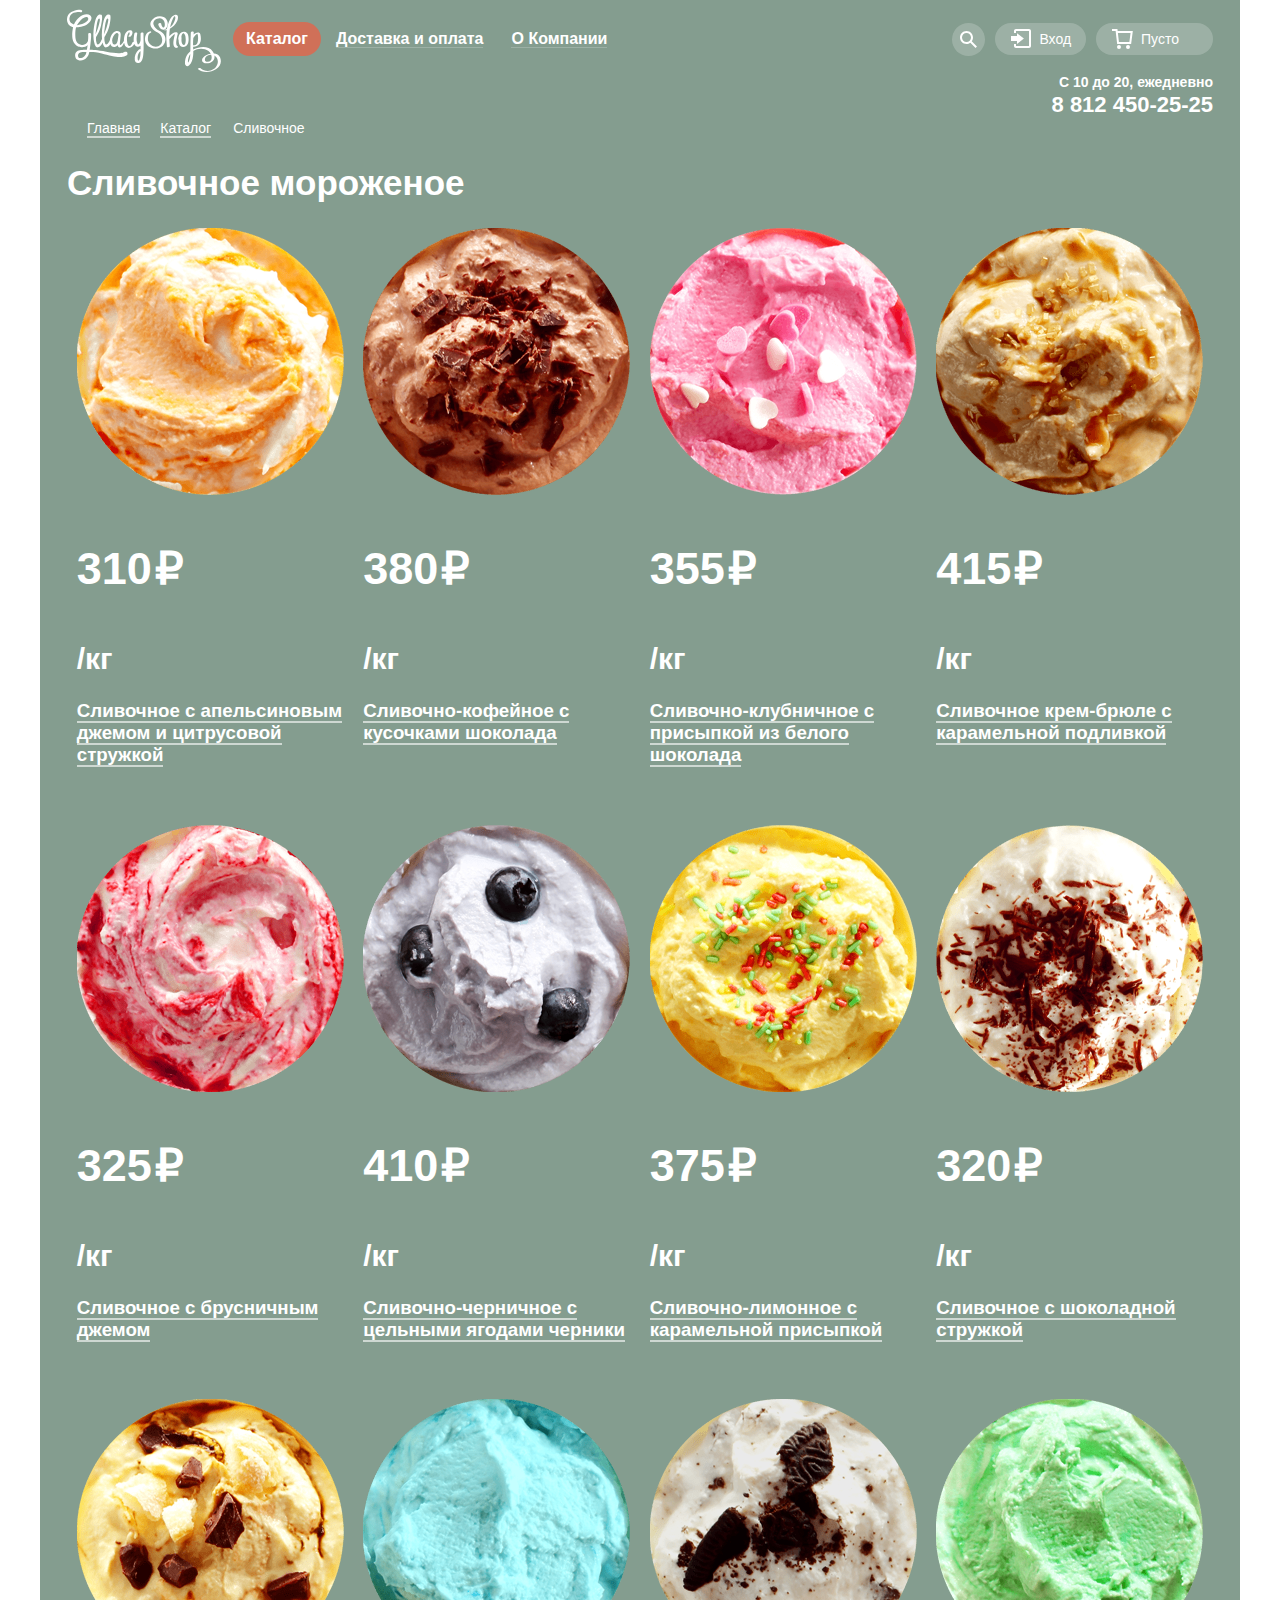
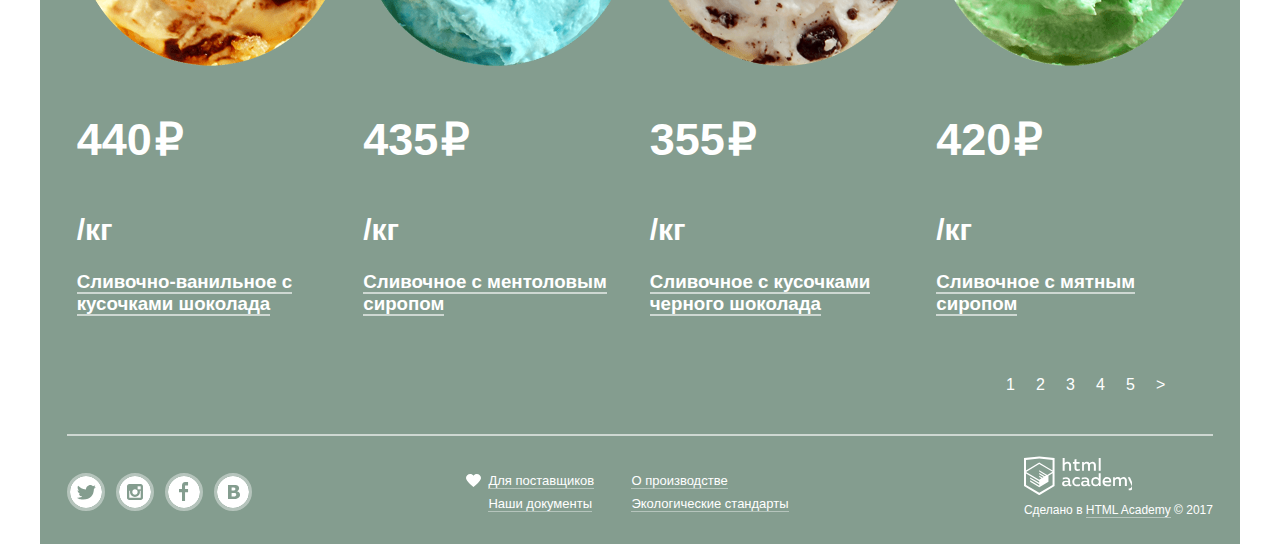
==== catalog.html @ 42dd5fcf "Modal. Index" ====
<!DOCTYPE html>
<html lang="ru">
<head>
  <meta charset="UTF-8">
  <title>Glaccy - каталог</title>
  <link href="css/normalize.css" rel="stylesheet">
  <link href="css/style.css" rel="stylesheet">
</head>
<body>
  <div class="site-wrapper-inner">
    <div class="container">
      <header class="main-header">
        <nav class="main-navigation">
          <a href="index.html" class="main-header-logo">
            <img src="img/logo.svg" width="154" height="64" alt="Логотип GlaccyShop">
          </a>
          <ul class="navigation-container">
            <li class="navigation-catalog active-page">
              <a href="#">Каталог</a>
              <ul class="site-navigation">
                <li class="news"><a href="new-items.html">Новинки</a></li>
                <li><a href="catalog.html">Сливочное</a></li>
                <li><a href="sherbet.html">Щербеты</a></li>
                <li><a href="fruit-ice.html">Фруктовый лед</a></li>
                <li><a href="melorin.html">Мелорин</a></li>
              </ul>
            </li>
            <li>
              <a class="navigation-item" href="shipping-payment.html">Доставка и оплата </a>
            </li>
            <li>
              <a class="navigation-item" href="about.us">О Компании</a>
            </li>
          </ul>
          <div class="user-container">
            <ul class="user-search">
              <li><a class="search-link" href="search.html"><svg version="1.1" xmlns="http://www.w3.org/2000/svg" xmlns:xlink="http://www.w3.org/1999/xlink" x="0px" y="0px" width="17px"
              	 height="17px" viewBox="0 0 17 17" enable-background="new 0 0 17 17" xml:space="preserve">
              <g id="Layer_2">
              	<path fill="#FFFFFF" d="M16.958,15.527L11.75,10.32C12.533,9.247,13,7.93,13,6.5C13,2.91,10.09,0,6.5,0S0,2.91,0,6.5
              		S2.91,13,6.5,13c1.438,0,2.763-0.473,3.839-1.263l5.205,5.204L16.958,15.527z M6.5,11C4.019,11,2,8.981,2,6.5S4.019,2,6.5,2
              		S11,4.019,11,6.5S8.981,11,6.5,11z"/>
              </g>
              </svg><span class="visually-hidden">Поиск</span></a></li>
            </ul>
            <ul class="user-navigation">
              <li><a class="login-link" href="login.html">
              <svg version="1.1" id="Layer_1" xmlns="http://www.w3.org/2000/svg" xmlns:xlink="http://www.w3.org/1999/xlink" x="0px" y="0px"
              	 width="21px" height="19px" viewBox="0 0 21 19" enable-background="new 0 0 21 19" xml:space="preserve">
              <g>
              	<polygon fill="#FFFFFF" points="6,14.875 12.917,9.5 6,4.125 6,7.042 -0.042,7.042 -0.042,11.959 6,11.959 	"/>
              	<path fill="#FFFFFF" d="M18,0H5C3.9,0,3,0.9,3,2v2h2V2h13v15H5v-2H3v2c0,1.1,0.9,2,2,2h13c1.1,0,2-0.9,2-2V2C20,0.9,19.1,0,18,0z"
              		/>
              </g>
              </svg>Вход</a></li>
            </ul>
            <ul class="user-cart">
              <li><a class="cart-link" href="cart.html"><svg version="1.1" id="Layer_1" xmlns="http://www.w3.org/2000/svg" xmlns:xlink="http://www.w3.org/1999/xlink" x="0px" y="0px"
              	 width="21px" height="20px" viewBox="0 0 21 20" enable-background="new 0 0 21 20" xml:space="preserve">
              <g>
              	<path fill="#FFFFFF" d="M5.657,2.031L5.422,0H0v2h3.64l1.5,13h13.988l1.699-12.969H5.657z M17.372,13H6.922L5.888,4.031h12.66
              		L17.372,13z"/>
              	<circle fill="#FFFFFF" cx="6.984" cy="18" r="2"/>
              	<circle fill="#FFFFFF" cx="15.984" cy="18" r="2"/>
              </g>
              </svg>Пусто</a></li>
            </ul>
          </div>
        </nav>

        <div class="info-navigation">
          <p class="operating-time">С 10 до 20, ежедневно</p>
          <p class="contact-phone">8 812 450-25-25</p>
        </div>

      </header>

  <main class="catalog-page">
    <ul class="catalog-navigation">
      <li><a href="index.html">Главная</a></li>
      <li><a href="catalog.html">Каталог</a></li>
      <li><a class="breadcrumbs-current">Сливочное</a></li>
    </ul>
    <h1 class="catalog-title">Сливочное мороженое</h1>

    <section class="filter">
      <h2 class="visually-hidden">Фильтр товаров</h2>
      <form class="form-filter" action="https://echo.htmlacademy.ru" method="get">
        <!-- Здесь будет форма-->
      </form>
    </section>

    <section class="product">
      <ul class="product-list">

        <li class="product-item">
          <img src="img/popular-1.png" width="267" height="267" alt="Сливочное с апельсиновым джемом и цитрусовой стружкой">
          <div class="item-price">
            <p>310<span class="price-rub">&#8381;</span></p>
            <span>/кг</span>
          </div>
          <h3><a href="">Сливочное с апельсиновым джемом и цитрусовой стружкой</a></h3>
        </li>

        <li class="product-item">
          <img src="img/popular-2.png" width="267" height="267" alt="Сливочно-кофейное с кусочками шоколада">
          <div class="item-price">
            <p>380<span class="price-rub">&#8381;</span></p>
            <span>/кг</span>
          </div>
          <h3><a href="">Сливочно-кофейное с кусочками шоколада</a></h3>
        </li>

        <li class="product-item">
          <img src="img/popular-3.png" width="267" height="267" alt="Сливочно-клубничное с присыпкой из белого шоколада">
          <div class="item-price">
            <p>355<span class="price-rub">&#8381;</span></p>
            <span>/кг</span>
          </div>
          <h3><a href="">Сливочно-клубничное с присыпкой из белого шоколада</a></h3>
        </li>

        <li class="product-item">
          <img src="img/popular-4.png" width="267" height="267" alt="Сливочное крем-брюле с карамельной подливкой">
          <div class="item-price">
            <p>415<span class="price-rub">&#8381;</span></p>
            <span>/кг</span>
          </div>
          <h3><a href="">Сливочное крем-брюле с карамельной подливкой</a></h3>
        </li>

        <li class="product-item">
          <img src="img/item-5.png" width="267" height="267" alt="Сливочное с брусничным джемом ">
          <div class="item-price">
            <p>325<span class="price-rub">&#8381;</span></p>
            <span>/кг</span>
          </div>
          <h3><a href="">Сливочное с брусничным джемом</a></h3>
        </li>

        <li class="product-item">
          <img src="img/item-6.png" width="267" height="267" alt="Сливочно-черничное с цельными ягодами черники ">
          <div class="item-price">
            <p>410<span class="price-rub">&#8381;</span></p>
            <span>/кг</span>
          </div>
          <h3><a href="">Сливочно-черничное с цельными ягодами черники </a></h3>
        </li>

        <li class="product-item">
          <img src="img/item-7.png" width="267" height="267" alt="Сливочно-лимонное с карамельной присыпкой">
          <div class="item-price">
            <p>375<span class="price-rub">&#8381;</span></p>
            <span>/кг</span>
          </div>
          <h3><a href="">Сливочно-лимонное с карамельной присыпкой</a></h3>
        </li>

        <li class="product-item">
          <img src="img/item-8.png" width="267" height="267" alt="Сливочное с шоколадной стружкой">
          <div class="item-price">
            <p>320<span class="price-rub">&#8381;</span></p>
            <span>/кг</span>
          </div>
          <h3><a href="">Сливочное с шоколадной стружкой</a></h3>
        </li>

        <li class="product-item">
          <img src="img/item-9.png" width="267" height="267" alt="Сливочно-ванильное с кусочками шоколада ">
          <div class="item-price">
            <p>440<span class="price-rub">&#8381;</span></p>
            <span>/кг</span>
          </div>
          <h3><a href="">Сливочно-ванильное с кусочками шоколада </a></h3>
        </li>

        <li class="product-item">
          <img src="img/item-10.png" width="267" height="267" alt="Сливочноe с ментоловым сиропом">
          <div class="item-price">
            <p>435<span class="price-rub">&#8381;</span></p>
            <span>/кг</span>
          </div>
          <h3><a href="">Сливочноe с ментоловым сиропом</a></h3>
        </li>

        <li class="product-item">
          <img src="img/item-11.png" width="267" height="267" alt="Сливочное с кусочками черного шоколада">
          <div class="item-price">
            <p>355<span class="price-rub">&#8381;</span></p>
            <span>/кг</span>
          </div>
          <h3><a href="">Сливочное с кусочками черного шоколада</a></h3>
        </li>

        <li class="product-item">
          <img src="img/item-12.png" width="267" height="267" alt="Сливочное с мятным сиропом">
          <div class="item-price">
            <p>420<span class="price-rub">&#8381;</p>
            <span>/кг</span>
          </div>
          <h3><a href="">Сливочное с мятным сиропом</a></h3>
        </li>

      </ul>

      <ul class="pagination-list">
        <li class="pagination-item pagination-item-current"><a href="#">1</a></li>
        <li class="pagination-item"><a>2</a></li>
        <li class="pagination-item"><a href="#">3</a></li>
        <li class="pagination-item"><a href="#">4</a></li>
        <li class="pagination-item"><a href="#">5</a></li>
        <li class="pagination-item"><a href="#">></a></li>
      </ul>

    </section>

  </main>

  <footer class="main-footer">
      <ul class="footer-social">
        <li><a class="social-btn" href="#"><span class="visually-hidden">Твиттер</span><svg version="1.1" xmlns="http://www.w3.org/2000/svg" xmlns:xlink="http://www.w3.org/1999/xlink" x="0px" y="0px" width="32px"
        	 height="32px" viewBox="0 0 32 32" enable-background="new 0 0 32 32" xml:space="preserve">
        <g id="Layer_1">
        </g>
        <g id="Layer_2">
        	<path fill="#FFFFFF" d="M16,0C7.164,0,0,7.164,0,16c0,8.837,7.164,16,16,16c8.837,0,16-7.163,16-16C32,7.164,24.837,0,16,0z
        		 M23.944,12.809c-0.251,6.516-3.463,10.832-10.992,10.702c-0.14,0-0.205,0-0.233,0c-0.015,0-0.021,0-0.021,0
        		c-0.029,0-0.094,0-0.232,0c-0.447,0-4.543-0.443-5.344-1.823c2.479,0.19,4.247-0.406,5.12-1.136
        		c-1.048-0.289-2.923-0.461-3.251-2.848c0.384,0.104,0.618,0.221,1.299,0.113c-1.307-0.824-2.758-1.519-2.679-3.643
        		c0.311,0.317,1.164,0.518,1.46,0.457c-0.768-0.233-2.149-3.244-0.974-4.781c1.984,1.79,4.075,3.482,7.804,3.643
        		c0.227-2.214,1.24-3.699,3.168-4.325c1.84-0.479,3.255,0.26,3.901,1.138c0.737-0.224,1.453-0.466,2.193-0.685
        		c-0.004,0.833-0.569,1.463-0.935,1.709c0.747,0.165,1.423-0.475,1.423-0.475C25.467,11.818,24.557,12.58,23.944,12.809z"/>
        </g>
        </svg></a></li>
        <li><a class="social-btn" href="#"><span class="visually-hidden">Инстаграм</span><svg version="1.1" id="Layer_1" xmlns="http://www.w3.org/2000/svg" xmlns:xlink="http://www.w3.org/1999/xlink" x="0px" y="0px"
        	 width="32px" height="32px" viewBox="0 0 32 32" enable-background="new 0 0 32 32" xml:space="preserve">
        <g>
        	<path fill="#FFFFFF" d="M20.916,16c0,2.728-2.211,4.938-4.938,4.938S11.039,18.728,11.039,16c0-0.394,0.051-0.773,0.138-1.14
        		h-0.897v6.838h11.396V14.86h-0.897C20.865,15.227,20.916,15.606,20.916,16z"/>
        	<path fill="#FFFFFF" d="M15.978,18.659c1.466,0,2.659-1.193,2.659-2.659s-1.193-2.659-2.659-2.659
        		c-1.466,0-2.659,1.193-2.659,2.659S14.511,18.659,15.978,18.659z"/>
        	<rect x="18.637" y="10.302" fill="#FFFFFF" width="3.039" height="3.039"/>
        	<path fill="#FFFFFF" d="M16,0C7.164,0,0,7.164,0,16c0,8.837,7.164,16,16,16c8.837,0,16-7.163,16-16C32,7.164,24.837,0,16,0z
        		 M23.955,21.698c0,1.254-1.025,2.279-2.279,2.279H10.279C9.026,23.978,8,22.952,8,21.698V10.302c0-1.253,1.026-2.279,2.279-2.279
        		h11.396c1.254,0,2.279,1.026,2.279,2.279V21.698z"/>
        </g>
        </svg></a></li>
        <li><a class="social-btn" href="#"><span class="visually-hidden">Фейсбук</span><svg version="1.1" id="Layer_1" xmlns="http://www.w3.org/2000/svg" xmlns:xlink="http://www.w3.org/1999/xlink" x="0px" y="0px"
        	 width="32px" height="32px" viewBox="0 0 32 32" enable-background="new 0 0 32 32" xml:space="preserve">
        <path fill="#FFFFFF" d="M16,0C7.164,0,0,7.163,0,16s7.164,16,16,16c8.837,0,16-7.164,16-16S24.837,0,16,0z M20.062,9.455h-3.021
        	v3.444h3.021v3.445h-3.021v8.61h-3.021v-8.61H11v-3.445h3.021V9.455c0-1.902,1.353-3.445,3.021-3.445h3.021V9.455z"/>
        </svg></a></li>
        <li><a class="social-btn" href="#"><span class="visually-hidden">Вконтакте</span><svg version="1.1" id="Layer_1" xmlns="http://www.w3.org/2000/svg" xmlns:xlink="http://www.w3.org/1999/xlink" x="0px" y="0px"
        	 width="32px" height="32px" viewBox="0 0 32 32" enable-background="new 0 0 32 32" xml:space="preserve">
        <g>
        	<path fill="#FFFFFF" d="M16.637,14.495c0.402-0.019,0.719-0.082,0.951-0.188c0.326-0.145,0.54-0.33,0.641-0.559
        		c0.101-0.229,0.15-0.496,0.15-0.797c0-0.232-0.058-0.465-0.174-0.697c-0.116-0.232-0.322-0.405-0.617-0.517
        		c-0.264-0.1-0.592-0.155-0.984-0.165c-0.392-0.009-0.943-0.014-1.652-0.014h-0.339v2.965h0.565
        		C15.749,14.523,16.235,14.514,16.637,14.495z"/>
        	<path fill="#FFFFFF" d="M18.118,17.084c-0.282-0.081-0.672-0.125-1.166-0.132c-0.494-0.006-1.012-0.009-1.55-0.009h-0.79v3.493
        		h0.264c1.014,0,1.74-0.003,2.18-0.009c0.438-0.007,0.843-0.088,1.212-0.245c0.377-0.157,0.633-0.364,0.774-0.625
        		s0.214-0.562,0.214-0.9c0-0.446-0.088-0.788-0.261-1.03C18.825,17.386,18.531,17.204,18.118,17.084z"/>
        	<path fill="#FFFFFF" d="M16,0C7.164,0,0,7.164,0,16c0,8.837,7.164,16,16,16c8.837,0,16-7.163,16-16C32,7.164,24.837,0,16,0z
        		 M22.602,20.531c-0.273,0.533-0.646,0.976-1.124,1.327c-0.552,0.415-1.161,0.71-1.823,0.886s-1.501,0.264-2.519,0.264h-6.121V8.987
        		h5.443c1.13,0,1.957,0.038,2.48,0.113c0.524,0.076,1.045,0.242,1.561,0.5c0.533,0.27,0.929,0.632,1.189,1.087
        		c0.26,0.455,0.392,0.975,0.392,1.558c0,0.678-0.179,1.278-0.536,1.795c-0.358,0.518-0.863,0.92-1.517,1.208v0.075
        		c0.917,0.182,1.642,0.559,2.179,1.13c0.537,0.571,0.807,1.325,0.807,2.261C23.013,19.392,22.875,19.997,22.602,20.531z"/>
        </g>
        </svg></a></li>
      </ul>

      <ul class="menu-links">
        <li><a href="for-supplier.html">Для поставщиков</a></li>
        <li><a href="about-production.html">О производстве </a></li>
        <li><a href="our-documents.html">Наши документы</a></li>
        <li><a href="environmental-standards.html">Экологические стандарты</a></li>
      </ul>

      <div class="footer-copyright">
        <a href="htmlacademy.ru"><img src="img/logo-htmlacademy-small.svg" width="108" height="39" alt="Логотип HTML-Academy"></a>
        <p>Сделано в <a href="htmlacademy.ru"><span> HTML Academy</span></a> © 2017</p>
      </div>

  </footer>
</div>
</div>

</body>
</html>
---- css/style.css ----
body {
  margin: 0;
  padding: 0;
  font-family: "Roboto", "Arail", sans-serif;
  font-size: 16px;
  font-weight: 400;
  line-height: 22px;
}

a {
  text-decoration: none;
}

.visually-hidden:not(:focus):not(:active),
input[type="checkbox"].visually-hidden,
input[type="radio"].visually-hidden {
  position: absolute;

  width: 1px;
  height: 1px;
  margin: -1px;
  border: 0;
  padding: 0;

  white-space: nowrap;

  clip-path: inset(100%);
  clip: rect(0 0 0 0);
  overflow: hidden;
}

.button {
  display: inline-block;
  text-align: center;
  color: #ffffff;
  vertical-align: top;
  text-decoration: none;
  text-shadow: 0 2px 5px rgba(160, 32, 11, 0.76);

  background: #f26843;
  background: linear-gradient(to bottom, #f26843 0%, #e74a35 100%);
  border-radius: 50px;
  box-shadow: 0 2px 2px rgba(172, 16, 0, 0.64);
  border: none;

  cursor: pointer;
}

.button:hover {
  background: linear-gradient(to bottom, #f58669 0%, #ec6f5e 100%);
  box-shadow: 0 2px 2px rgba(172, 16, 0, 1);
}

.button:active {
  background: linear-gradient(to bottom, #d84732 0%, #e1613e 100%);
  box-shadow: inset 0 2px 2px rgba(172, 16, 0, 1);
}

.site-wrapper {
  width: 1200px;
  margin: 0 auto;
  /*padding: 0 27px;*/
  background-color: #849d8f;
  background-image: url("../img/slide-1.png");
  background-repeat: no-repeat;
  background-position: top center;

  transition: background-image 0.5s ease, background-color 0.5s ease;
}

.site-wrapper-inner {
  width: 1200px;
  margin: 0 auto;
  background-color: #849d8f;
}

.site-wrapper::before,
.site-wrapper::after {
  content: "";
  visibility: hidden;
}

.site-wrapper::before {
  background-image: url("img/slide-2.png");
}

.site-wrapper::after {
  background-image: url("img/slide-3.png");
}

.container {
  position: relative;
  width: 1200px;
  margin: 0 auto;
}

.main-header {
  padding: 0 27px;
  padding-top: 9px;
}

.main-header-logo {
  margin-right: 12px;
}

.main-navigation {
  display: flex;
}

.navigation-container {
  display: flex;
  align-items: center;
  list-style: none;
  margin: 0;
  margin-bottom: 10px;
  padding: 0;
}

.navigation-container li {
  margin-right: 2px;
  padding: 6px 13px;
}

.navigation-container li:last-child {
  margin-right: 0px;
}

.navigation-container a {
  font-weight: 700;
  line-height: 18px;
  color: #ffffff;
}

.navigation-item {
  border-bottom: 1px solid rgba(255, 255, 255, 0.2);
}

.navigation-container > li:hover {
  background-color: #ffffff;
  border-radius: 15px;
}

.navigation-container > li:hover a {
  color: #000000;
}

.navigation-container > li:active {
  box-shadow:0px 2px 2px 1px rgba(105,105,105,1)inset;
}

.navigation-container > li.active-page {
  background-color: #d07058;
  border-radius: 20px;
}

.active-page a {
  border-bottom: none;
}

.navigation-catalog {
  position: relative;
}

.site-navigation {
  width: 144px;
  /*display: none;*/
  opacity: 0;
   -webkit-transition: opacity .5s ease-in;
      -moz-transition: opacity .5s ease-in;
        -o-transition: opacity .5s ease-in;
           transition: opacity .5s ease-in;
  position: absolute;
  top: 37px;
  margin: 0;
  padding: 0;
  list-style: none;
  background-color: #ffffff;
  border-radius: 5px;
  z-index: 1;
  box-shadow:0px 20px 20px 0px rgba(0,0,0,0.4);
}

.site-navigation a {
  padding: 10px 0;
  font-size: 14px;
  line-height: 16px;
  font-weight: 400;
  color: #000000;
}

.site-navigation li:first-child {
  border-radius: 5px 5px 0 0;
}

.site-navigation li:last-child {
  border-radius: 0 0 5px 5px;
}

.site-navigation li:hover {
  background-color: #fbded7;
}

.site-navigation li:active {
  background-color: #f6b5a5;
}

.news {
  position: relative;
}

.news::after {
  position: absolute;
  content: "";
  top: 32px;
  left: 5px;
  width: 128px;
  height: 1px;
  background-color: #d1d0ce;
}

.news a {
  font-weight: 700;
}

.navigation-catalog:hover .site-navigation {
  /*display: block;*/
  opacity: 1;
    -webkit-transition: opacity .5s ease-out;
       -moz-transition: opacity .5s ease-out;
         -o-transition: opacity .5s ease-out;
            transition: opacity .5s ease-out;
}

.user-container {
  display: flex;
  align-items: center;
  margin-bottom: 10px;
  margin-left: auto;
}

.user-search {
  list-style: none;
  margin: 0;
  padding: 0
}

.user-search li {
  display:flex;
  justify-content: center;
}

.user-search a {
  display: block;
  padding-top: 5px;
  width: 33px;
  height: 33px;
  box-sizing: border-box;
  background-color: rgba(255, 255, 255, 0.2);
  border-radius: 50%;
  color: #ffffff;
}

.user-search a:hover,
.user-navigation a:hover,
.user-cart a:hover {
  background-color: #f8f7f4;
}

.user-search a:hover path,
.user-navigation a:hover path,
.user-navigation a:hover polygon,
.user-cart a:hover path,
.user-cart a:hover circle {
  fill: #000000;
}

.user-navigation a:hover,
.user-cart a:hover {
  color: #323232;
}

.search-link svg {
  margin-left: 8px;
  margin-top: 3px;
}

.user-navigation {
  position: relative;
  list-style: none;
  margin: 0;
  padding: 0;
}

.user-navigation a {
  display: block;
  padding: 8px 15px 8px 44px;
  margin-left: 10px;
  background-color: rgba(255, 255, 255, 0.2);
  border-radius: 20px;
  color: #ffffff;
  font-size: 14px;
  line-height: 16px;
  font-weight: 500;
}

.user-navigation svg {
  position: absolute;
  top:6px;
  left: 26px;
}

.user-cart {
  position: relative;
  list-style: none;
  margin: 0;
  padding: 0;
}

.cart-full li {
/*  padding: 5px 15px 7px 47px;*/
  background-color: #f7f6f3;
}

.user-cart a {
  padding: 8px 34px 8px 45px;
  margin-left: 10px;
  background-color: rgba(255, 255, 255, 0.2);
  border-radius: 20px;
  color: #ffffff;
  font-size: 14px;
  line-height: 16px;
  font-weight: 500;
}

.user-cart svg {
  position: absolute;
  top: 1px;
  left: 26px;
}

.cart-full a {
  color: #000000;
}

.info-navigation {
  width: 267px;
  margin-top: -5px;
  margin-left: auto;
  color: #ffffff;
}

.info-navigation p {
  margin: 0;
}

.operating-time {
  padding-bottom: 3px;
  font-size: 14px;
  line-height: 16px;
  font-weight: 700;
  text-align: right;
}

.contact-phone {
  font-size: 22px;
  line-height: 24px;
  font-weight: 700;
  text-align: right;
}

.slider {
  position: relative;
  padding-top: 276px;
  text-align: center;
  color: #ffffff;
}

.slider-list {
  margin: 0;
  padding: 0;
  list-style: none;
}

.slide {
  display: none;
}

.slide-title {
  width: 700px;
  margin: 0 auto;
  margin-bottom: 30px;
  font-size: 60px;
  line-height: 60px;
  font-weight: 700;
}

.slider-controls {
  position: absolute;
  bottom: 63px;
  left: 27px;
  z-index: 10;
  font-size: 0;
}

.slider-controls label {
  display: inline-block;
  width: 17px;
  height: 17px;
  margin-right: 8px;
  vertical-align: top;
  background-color: transparent;
  border: 2px solid #ffffff;
  border-radius: 50%;
  cursor: pointer;
}

.slider-controls label:hover {
  background-color: rgba(255, 255, 255, 0.4);
}

#product-1:checked ~ .site-wrapper #slide1,
#product-2:checked ~ .site-wrapper #slide2,
#product-3:checked ~ .site-wrapper #slide3 {
  display: block;
}

#product-1:checked ~ .site-wrapper label[for="product-1"],
#product-2:checked ~ .site-wrapper label[for="product-2"],
#product-3:checked ~ .site-wrapper label[for="product-3"] {
  background-color: #ffffff;
}

#product-1:checked ~ .site-wrapper {
  background-color: #849d8f;
  background-image: url("../img/slide-1.png");
}

#product-2:checked ~ .site-wrapper {
  background-color: #8996a6;
  background-image: url("../img/slide-2.png");
}

#product-3:checked ~ .site-wrapper {
  background-color: #9d8b84;
  background-image: url("../img/slide-3.png");
}

.slide-button {
  margin-bottom: 40px;
  padding: 10px 39px 10px 41px;
  font-size: 32px;
  line-height: 44px;
  font-weight: 700;
}

.suggestions {
  display: flex;
  justify-content: space-between;
  padding: 0 27px;
  margin-bottom: 40px;
  color: #ffffff;
}

.suggestions-item {
  display: flex;
  flex-direction: column;
  padding: 16px 20px 23px 20px;
}

.suggestions-item p {
  margin: 0;
}

.sug-one {
  width: 560px;
  box-sizing: border-box;
  border-radius: 15px;
  background-color: #9d1a35;
  background-image: url("../img/raspberry-bg.jpg");
}

.sug-two {
  width: 560px;
  box-sizing: border-box;
  border-radius: 15px;
  background-color: #462d22;
  background-image: url("../img/choco-bg.jpg");
}

.suggestions-title {
  padding-bottom: 15px;
  font-size: 35px;
  font-weight: 700;
  line-height: 41px;
}
.suggestions-info {
  padding-bottom: 45px;
  font-size: 18px;
  line-height: 22px;
  font-weight: 700;
}

.suggestions-button {
  align-self: flex-end;
  padding: 10px 22px;
  font-size: 18px;
  line-height: 24px;
  font-weight: 700;
}

.popular-list {
  display: flex;
  justify-content: space-between;
  margin: 0;
  padding: 0 27px;
  list-style: none;
  color: #ffffff;
}

.popular-item {
  position: relative;
  margin-left: 26px;
  margin-bottom: 35px;
}

.popular-item:first-child {
  margin-left: 0;
}

.popular-item img {
  margin-bottom: 7px;
}

.popular-hit {
  position: absolute;
  top: 0;
  width: 61px;
  height: 61px;
  border-radius: 50%;
  background-color: #ffffff;
  background-image: url("../img/hit.svg");
}

.popular-price {
  position: absolute;
  left: 0;
  top: 210px;
  display: flex;
}

.popular-price p {
  margin: 0;
  font-size: 45px;
  font-weight: 700;
  line-height: 45px;
}

.popular-price .price-rub,
.item-price .price-rub {
  margin: 0;
  margin-left: 3px;
  font-size: 45px;
  font-weight: 700;
  line-height: 45px;
}

.popular-price span {
  margin: 0;
  padding-top: 4px;
  font-size: 30px;
  font-weight: 700;
  line-height: 45px;
}

.popular-item h3 {
  margin: 0;
  padding: 0 7px;
  text-align: center;
}

.popular-item a {
  font-size: 16px;
  line-height: 22px;
  font-weight: 500;
  color: #ffffff;
  border-bottom: 1px solid rgba(255, 255, 255, 0.2);
}

.features {
  margin: 0 27px;
  margin-bottom: 40px;
  padding: 25px 0;
  color: #323232;
  background-color: #ebdfc4;
  background-image: url("../img/waffle-bg.jpg");
  background-repeat: no-repeat;
  background-position: center;
  border-radius: 15px;
}

.features-info {
  margin: 0;
  margin-bottom: 22px;
  padding: 0 20px;
  font-size: 24px;
  line-height: 30px;
  font-weight: 500;
}

.features-list {
  display: flex;
  justify-content: space-between;
  flex-wrap: wrap;
  padding: 0;
  margin: 0;
}

.features-list li {
  width: 573px;
  box-sizing: border-box;
  list-style: none;
  margin: 0;
  padding: 0;
  padding-left: 75px;
  padding-right: 20px;
}

.features-list li:first-child {
  margin-bottom: 22px;
}

.features-item-1 {
  position: relative;
  order: 0;
}

.features-item-1::before {
  position: absolute;
  content: "";
  left: 20px;
  top: -11px;
  width: 49px;
  height: 49px;
  background-image: url("../img/ice-cream.svg");
}

.features-item-2 {
  position: relative;
  order: 2;
}

.features-item-2::before {
  position: absolute;
  content: "";
  left: 20px;
  top: -11px;
  width: 49px;
  height: 49px;
  background-image: url("../img/leaf.svg");
}

.features-item-3 {
  position: relative;
  order: 1;
}

.features-item-3::before {
  position: absolute;
  content: "";
  left: 15px;
  top: -11px;
  width: 49px;
  height: 49px;
  background-image: url("../img/cow.svg");
}

.features-item-4 {
  position: relative;
  order: 3;
}

.features-item-4::before {
  position: absolute;
  content: "";
  left: 15px;
  top: -11px;
  width: 49px;
  height: 49px;
  background-image: url("../img/thermometer.svg");
}

.block-wrapper {
  display: flex;
  justify-content: space-between;
  padding: 0 27px;
  margin-bottom: 40px;
}

.blog-news {
  width: 560px;
  box-sizing: border-box;
  padding: 23px 255px 27px 20px;
  background-color: #ffffff;
  background-image: url("../img/strawberry-bg.jpg");
  background-repeat: no-repeat;
  border-radius: 15px;
}

.blog-news p {
  margin: 0;
  margin-bottom: 5px;
  font-weight: 500;
}

.blog-news h2 {
  margin: 0;
  font-size: 24px;
  line-height: 30px;
  font-weight: 700;
  text-decoration: underline;
}

.blog-news a {
  color: #323232;
}

.decor-wrapper {
  width: 560px;
  box-sizing: border-box;
  background-color: #ffffff;
  background-image: repeating-linear-gradient(
  -45deg,
  #92cdff,
  #92cdff 6px,
  #ffffff 6px,
  #ffffff 12px,
  #fe9e90 12px,
  #fe9e90 18px,
  #ffffff 18px,
  #ffffff 24px
  );
  border-radius: 15px;
}

.subscription {
  margin: 5px;
  padding: 30px 21px;
  background-color: #ffffff;
  border-radius: 15px;
}

.subscription-container p {
  margin: 0;
  margin-bottom: 35px;
}

.subscription-form input {
  box-sizing: border-box;
  width: 370px;
  padding: 8px 15px 10px 15px;
  margin-right: 5px;
  margin-bottom: 5px;
  font-size: 16px;
  line-height: 24px;
  border: 1px solid #d3d3d2;
  border-radius: 5px;
}

.button-subscription {
  padding: 13px 21px;
  font-weight: 700;
}

.contacts {
  position: relative;
  margin: 0;
  padding: 63px 0;
  background-color: #ccdfbe;
  background-image: url("../img/map.jpg");
  background-repeat: no-repeat;
  background-position: center;
}

.contacts::before {
  position: absolute;
  content: "";
  width: 213px;
  height: 142px;
  top: 139px;
  left: 266px;
  background-image: url("../img/marker.png");
}

.contacts-container {
  width: 302px;
  box-sizing: border-box;
  margin-left: 870px;
  padding: 29px 20px 30px 26px;
  background-color: #ffffff;
  border-radius: 15px;
}

.contacts-container p {
  margin: 0;
  font-size: 14px;
  line-height: 20px;
}

.contacts-container p:first-child {
  padding-right: 100px;
}

.contacts-container .contacts-info {
  font-size: 18px;
  line-height: 24px;
  font-weight: 700;
}

.contacts-container .contacts-info-address {
  margin-bottom: 18px;
}

.contacts-container .contacts-info-tel {
  margin-top: 5px;
}

.button-contacts {
  margin-top: 25px;
  padding: 10px 27px;
  font-size: 18px;
  line-height: 24px;
  font-weight: 700;
}

.main-footer {
  display: flex;
  justify-content: space-between;
  padding: 0 27px;
  margin-top: 20px;
}

.footer-social {
  display: flex;
  list-style: none;
  margin: 0;
  padding: 0;
  padding-top: 17px;
}

.footer-social svg {
 margin-right: 11px;
 border: 3px solid rgba(255, 255, 255, 0.4);
 border-radius: 50%;
}

.menu-links {
  position: relative;
  width: 560px;
  box-sizing: border-box;
  display: flex;
  flex-wrap: wrap;
  list-style: none;
  margin: 0;
  padding: 0;
  padding: 13px 100px 29px 100px;
}

.menu-links::before {
  position: absolute;
  content: "";
  top: 18px;
  left: 103px;
  width: 15px;
  height: 13px;
  background-image: url("../img/heart.svg");
  background-repeat: no-repeat;
}

.menu-links li {
  min-width: 143px;
}

.menu-links a {
  margin-left: 25px;
  font-size: 13px;
  line-height: 18px;
  color: #ffffff;
  border-bottom: 1px solid rgba(255, 255, 255, 0.4);
}

.footer-copyright p {
  margin: 0;
  margin-bottom: 25px;
  font-size: 12px;
  line-height: 18px;
  color: #ffffff;
}

.footer-copyright span {
  color: #ffffff;
  border-bottom: 1px solid rgba(255, 255, 255, 0.4);
}

.modal {
  position: absolute;
  background-color: #f8f7f4;
  border-radius: 5px;
  box-shadow:0px 20px 20px 0px rgba(0,0,0,0.4);
}

.modal-search {
  display: none;
  width: 341px;
  box-sizing: border-box;
  top: 60px;
  left: 50.5%;
  padding: 20px 16px;
}

.modal-search input[type="text"] {
  width: 310px;
  box-sizing: border-box;
  padding: 8px 13px 10px 13px;
  font-size: 14px;
  line-height: 24px;
  border: 1px solid #d3d3d2;
  border-radius: 5px;
}

.modal-account {
  position: absolute;
  display: none;
  width: 277px;
  box-sizing: border-box;
  top: 60px;
  left: 64.25%;
  padding: 20px;
}

.account-form p {
  margin: 0;
  margin-bottom: 20px;
}

.account-form input {
  width: 239px;
  box-sizing: border-box;
  padding: 8px 13px 10px 13px;
  font-size: 14px;
  line-height: 24px;
  border: 1px solid #d3d3d2;
  border-radius: 5px;
}

.account-container {
  display: flex;
}

.account-container p {
  margin: 0;
}

.button-account {
  padding: 10px 23px;
  margin-right: 20px;
  font-size: 18px;
  line-height: 24px;
  font-weight: 700;
  border-radius: 18px;
}

.account-link {
  display: block;
  width: 122px;
  padding-top: 4px;
  color: #323232;
  font-size: 13px;
  line-height: 14px;
  border-bottom: 1px solid #d3d3d2;
}

.modal-feedback {
  position: absolute;
  display: none;
  width: 478px;
  box-sizing: border-box;
  top: 14%;
  left: 30%;
  padding: 16px 25px 20px 25px;
  border-radius: 12px;
}

.modal-feedback-hidden {
  display: block;
}

.feedback-paragraph {
  margin: 0;
  margin-bottom: 19px;
  font-size: 24px;
  line-height: 28px;
  font-weight: 700;
}

.feedback-form input {
  width: 268px;
  box-sizing: border-box;
  padding: 10px 13px 9px 13px;
  margin-bottom: 3px;
  font-size: 16px;
  line-height: 24px;
  border: 1px solid #d3d3d2;
  border-radius: 5px;
}

.feedback-text textarea {
  width: 429px;
  min-height: 155px;
  box-sizing: border-box;
  padding: 8px 13px 10px 13px;
  margin-bottom: 2px;
  font-size: 16px;
  line-height: 24px;
  border: 1px solid #d3d3d2;
  border-radius: 5px;
}

.button-feedback {
  padding: 10px 23px;
  margin-left: 292px;
  margin-bottom: 7px;
  font-family: "Roboto", "Arial", sans-serif;
  font-size: 18px;
  line-height: 24px;
  font-weight: 700;
}

.modal-feedback-close {
  position: absolute;
  top: 12px;
  right: 15px;
  width: 22px;
  height: 22px;
  font-size: 0;
  border: 0;
  background-color: transparent;
  cursor: pointer;
}

.modal-feedback-close::before,
.modal-feedback-close::after {
  content: "";
  position: absolute;
  top: 10px;
  left: 0px;
  width: 22px;
  height: 3px;
  background-color: #323232;
}

.modal-feedback-close::before {
  transform: rotate(45deg);
}

.modal-feedback-close::after {
  transform: rotate(-45deg);
}

::-webkit-input-placeholder {color:#999999; opacity:1; font-weight: 400;}/* webkit */
::-moz-placeholder          {color:#999999; opacity:1; font-weight: 400;}/* Firefox 19+ */
:-moz-placeholder           {color:#999999; opacity:1; font-weight: 400;}/* Firefox 18- */
:-ms-input-placeholder      {color:#999999; opacity:1; font-weight: 400;}/* IE */

input:focus:-moz-placeholder {color:transparent;}
input:focus::-webkit-input-placeholder {color:transparent;}

textarea:focus:-moz-placeholder {color:transparent;}
textarea:focus::-webkit-input-placeholder {color:transparent;}

.modal input:hover {
  border: 1px solid #c7c6c5;
}

.modal textarea:hover {
  border: 1px solid #c7c6c5;
}

.modal input {
  color: #323232;
  font-weight: 700;
}

.catalog-navigation {
  display: flex;
  list-style: none;
  margin: 0;
  padding: 0 27px;
}

.catalog-navigation a {
  margin-left: 20px;
  font-size: 14px;
  line-height: 18px;
  color: #ffffff;
  border-bottom: 2px solid rgba(255, 255, 255, 0.6);
}

.catalog-navigation .breadcrumbs-current {
  border: 2px solid transparent;
}

.catalog-page h1 {
  margin-bottom: 25px;
  padding: 0 27px;
  font-size: 35px;
  line-height: 41px;
  color: #ffffff;
  font-weight: 700;
}

.product {
  padding: 0 27px;
}

.product-list {
  display: flex;
  justify-content: space-around;
  flex-wrap: wrap;
  list-style: none;
  margin: 0;
  padding: 0;
}

.product-item {
  width: 267px;
  margin-bottom: 40px;
  box-sizing: border-box;
}

.item-price {
  color: #ffffff;
  font-weight: 700;
}

.item-price p {
  font-size: 45px;
  line-height: 45px;
}

.item-price span {
  font-size: 30px;
  line-height: 45px;
}

.product-item a {
  color: #ffffff;
  border-bottom: 2px solid rgba(255, 255, 255, 0.6);
}

.pagination-list {
  display: flex;
  justify-content: flex-end;
  list-style: none;
  margin: 0;
  padding: 0 27px;
  padding-bottom: 30px;
  border-bottom: 2px solid rgba(255, 255, 255, 0.6);
}

.pagination-item {
  width: 30px;
  height: 30px;
}

.pagination-list  a {
  color: #ffffff;
}
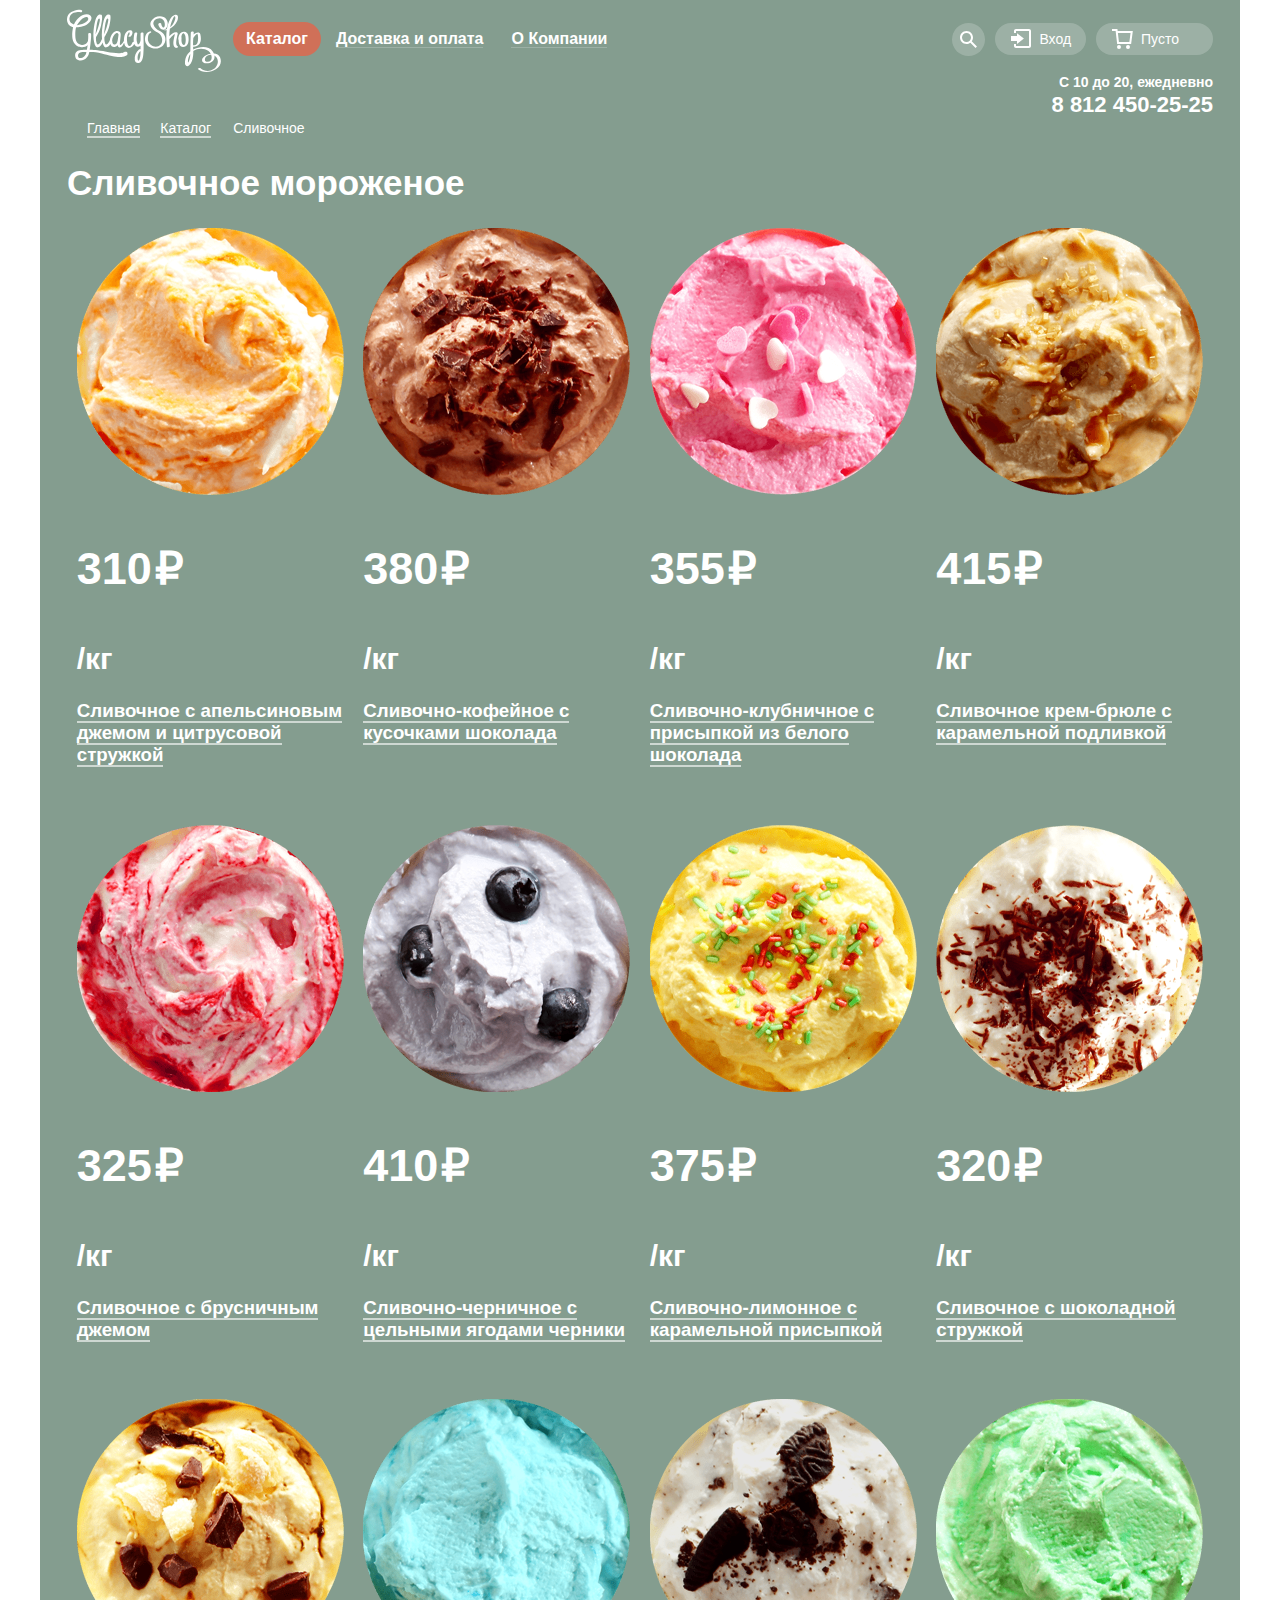
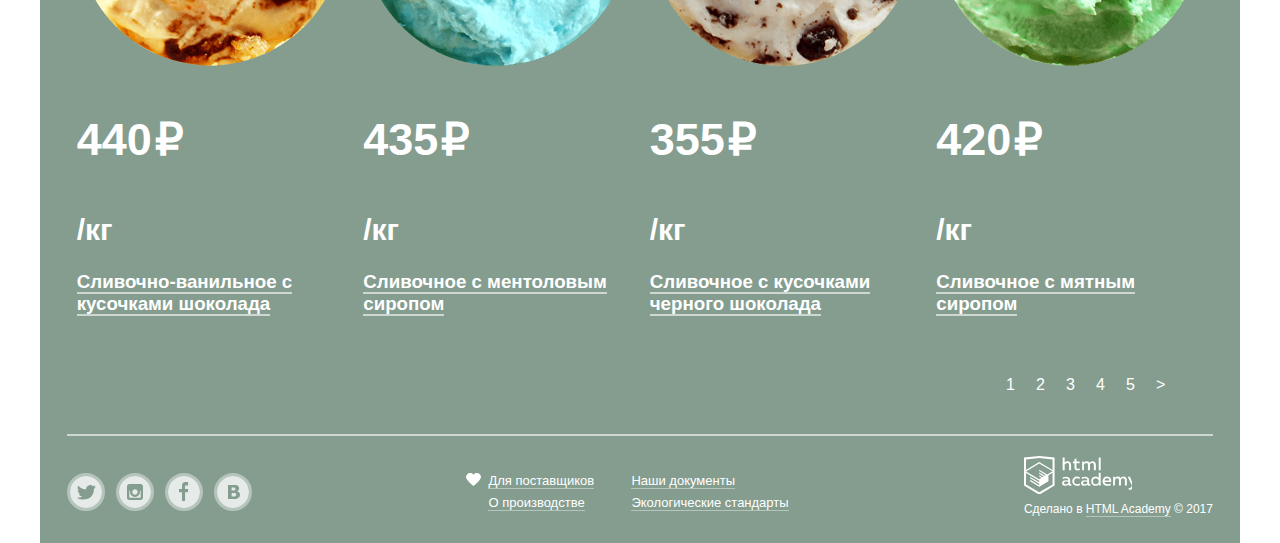
==== commit 876569fc: "Hover, footer, PP. Page 1" ====
--- a/catalog.html
+++ b/catalog.html
@@ -217,69 +217,73 @@
   </main>
 
   <footer class="main-footer">
-      <ul class="footer-social">
-        <li><a class="social-btn" href="#"><span class="visually-hidden">Твиттер</span><svg version="1.1" xmlns="http://www.w3.org/2000/svg" xmlns:xlink="http://www.w3.org/1999/xlink" x="0px" y="0px" width="32px"
-        	 height="32px" viewBox="0 0 32 32" enable-background="new 0 0 32 32" xml:space="preserve">
-        <g id="Layer_1">
-        </g>
-        <g id="Layer_2">
-        	<path fill="#FFFFFF" d="M16,0C7.164,0,0,7.164,0,16c0,8.837,7.164,16,16,16c8.837,0,16-7.163,16-16C32,7.164,24.837,0,16,0z
-        		 M23.944,12.809c-0.251,6.516-3.463,10.832-10.992,10.702c-0.14,0-0.205,0-0.233,0c-0.015,0-0.021,0-0.021,0
-        		c-0.029,0-0.094,0-0.232,0c-0.447,0-4.543-0.443-5.344-1.823c2.479,0.19,4.247-0.406,5.12-1.136
-        		c-1.048-0.289-2.923-0.461-3.251-2.848c0.384,0.104,0.618,0.221,1.299,0.113c-1.307-0.824-2.758-1.519-2.679-3.643
-        		c0.311,0.317,1.164,0.518,1.46,0.457c-0.768-0.233-2.149-3.244-0.974-4.781c1.984,1.79,4.075,3.482,7.804,3.643
-        		c0.227-2.214,1.24-3.699,3.168-4.325c1.84-0.479,3.255,0.26,3.901,1.138c0.737-0.224,1.453-0.466,2.193-0.685
-        		c-0.004,0.833-0.569,1.463-0.935,1.709c0.747,0.165,1.423-0.475,1.423-0.475C25.467,11.818,24.557,12.58,23.944,12.809z"/>
-        </g>
-        </svg></a></li>
-        <li><a class="social-btn" href="#"><span class="visually-hidden">Инстаграм</span><svg version="1.1" id="Layer_1" xmlns="http://www.w3.org/2000/svg" xmlns:xlink="http://www.w3.org/1999/xlink" x="0px" y="0px"
-        	 width="32px" height="32px" viewBox="0 0 32 32" enable-background="new 0 0 32 32" xml:space="preserve">
-        <g>
-        	<path fill="#FFFFFF" d="M20.916,16c0,2.728-2.211,4.938-4.938,4.938S11.039,18.728,11.039,16c0-0.394,0.051-0.773,0.138-1.14
-        		h-0.897v6.838h11.396V14.86h-0.897C20.865,15.227,20.916,15.606,20.916,16z"/>
-        	<path fill="#FFFFFF" d="M15.978,18.659c1.466,0,2.659-1.193,2.659-2.659s-1.193-2.659-2.659-2.659
-        		c-1.466,0-2.659,1.193-2.659,2.659S14.511,18.659,15.978,18.659z"/>
-        	<rect x="18.637" y="10.302" fill="#FFFFFF" width="3.039" height="3.039"/>
-        	<path fill="#FFFFFF" d="M16,0C7.164,0,0,7.164,0,16c0,8.837,7.164,16,16,16c8.837,0,16-7.163,16-16C32,7.164,24.837,0,16,0z
-        		 M23.955,21.698c0,1.254-1.025,2.279-2.279,2.279H10.279C9.026,23.978,8,22.952,8,21.698V10.302c0-1.253,1.026-2.279,2.279-2.279
-        		h11.396c1.254,0,2.279,1.026,2.279,2.279V21.698z"/>
-        </g>
-        </svg></a></li>
-        <li><a class="social-btn" href="#"><span class="visually-hidden">Фейсбук</span><svg version="1.1" id="Layer_1" xmlns="http://www.w3.org/2000/svg" xmlns:xlink="http://www.w3.org/1999/xlink" x="0px" y="0px"
-        	 width="32px" height="32px" viewBox="0 0 32 32" enable-background="new 0 0 32 32" xml:space="preserve">
-        <path fill="#FFFFFF" d="M16,0C7.164,0,0,7.163,0,16s7.164,16,16,16c8.837,0,16-7.164,16-16S24.837,0,16,0z M20.062,9.455h-3.021
-        	v3.444h3.021v3.445h-3.021v8.61h-3.021v-8.61H11v-3.445h3.021V9.455c0-1.902,1.353-3.445,3.021-3.445h3.021V9.455z"/>
-        </svg></a></li>
-        <li><a class="social-btn" href="#"><span class="visually-hidden">Вконтакте</span><svg version="1.1" id="Layer_1" xmlns="http://www.w3.org/2000/svg" xmlns:xlink="http://www.w3.org/1999/xlink" x="0px" y="0px"
-        	 width="32px" height="32px" viewBox="0 0 32 32" enable-background="new 0 0 32 32" xml:space="preserve">
-        <g>
-        	<path fill="#FFFFFF" d="M16.637,14.495c0.402-0.019,0.719-0.082,0.951-0.188c0.326-0.145,0.54-0.33,0.641-0.559
-        		c0.101-0.229,0.15-0.496,0.15-0.797c0-0.232-0.058-0.465-0.174-0.697c-0.116-0.232-0.322-0.405-0.617-0.517
-        		c-0.264-0.1-0.592-0.155-0.984-0.165c-0.392-0.009-0.943-0.014-1.652-0.014h-0.339v2.965h0.565
-        		C15.749,14.523,16.235,14.514,16.637,14.495z"/>
-        	<path fill="#FFFFFF" d="M18.118,17.084c-0.282-0.081-0.672-0.125-1.166-0.132c-0.494-0.006-1.012-0.009-1.55-0.009h-0.79v3.493
-        		h0.264c1.014,0,1.74-0.003,2.18-0.009c0.438-0.007,0.843-0.088,1.212-0.245c0.377-0.157,0.633-0.364,0.774-0.625
-        		s0.214-0.562,0.214-0.9c0-0.446-0.088-0.788-0.261-1.03C18.825,17.386,18.531,17.204,18.118,17.084z"/>
-        	<path fill="#FFFFFF" d="M16,0C7.164,0,0,7.164,0,16c0,8.837,7.164,16,16,16c8.837,0,16-7.163,16-16C32,7.164,24.837,0,16,0z
-        		 M22.602,20.531c-0.273,0.533-0.646,0.976-1.124,1.327c-0.552,0.415-1.161,0.71-1.823,0.886s-1.501,0.264-2.519,0.264h-6.121V8.987
-        		h5.443c1.13,0,1.957,0.038,2.48,0.113c0.524,0.076,1.045,0.242,1.561,0.5c0.533,0.27,0.929,0.632,1.189,1.087
-        		c0.26,0.455,0.392,0.975,0.392,1.558c0,0.678-0.179,1.278-0.536,1.795c-0.358,0.518-0.863,0.92-1.517,1.208v0.075
-        		c0.917,0.182,1.642,0.559,2.179,1.13c0.537,0.571,0.807,1.325,0.807,2.261C23.013,19.392,22.875,19.997,22.602,20.531z"/>
-        </g>
-        </svg></a></li>
-      </ul>
-
-      <ul class="menu-links">
-        <li><a href="for-supplier.html">Для поставщиков</a></li>
-        <li><a href="about-production.html">О производстве </a></li>
-        <li><a href="our-documents.html">Наши документы</a></li>
-        <li><a href="environmental-standards.html">Экологические стандарты</a></li>
-      </ul>
-
-      <div class="footer-copyright">
-        <a href="htmlacademy.ru"><img src="img/logo-htmlacademy-small.svg" width="108" height="39" alt="Логотип HTML-Academy"></a>
-        <p>Сделано в <a href="htmlacademy.ru"><span> HTML Academy</span></a> © 2017</p>
-      </div>
+    <ul class="footer-social">
+      <li><a class="social-btn" href="#"><span class="visually-hidden">Твиттер</span><svg version="1.1" xmlns="http://www.w3.org/2000/svg" xmlns:xlink="http://www.w3.org/1999/xlink" x="0px" y="0px" width="32px"
+       height="32px" viewBox="0 0 32 32" enable-background="new 0 0 32 32" xml:space="preserve">
+    <g id="Layer_1">
+    </g>
+    <g id="Layer_2">
+      <path fill="#e6eae9"
+       d="M16,0C7.164,0,0,7.164,0,16c0,8.837,7.164,16,16,16c8.837,0,16-7.163,16-16C32,7.164,24.837,0,16,0z
+         M23.944,12.809c-0.251,6.516-3.463,10.832-10.992,10.702c-0.14,0-0.205,0-0.233,0c-0.015,0-0.021,0-0.021,0
+        c-0.029,0-0.094,0-0.232,0c-0.447,0-4.543-0.443-5.344-1.823c2.479,0.19,4.247-0.406,5.12-1.136
+        c-1.048-0.289-2.923-0.461-3.251-2.848c0.384,0.104,0.618,0.221,1.299,0.113c-1.307-0.824-2.758-1.519-2.679-3.643
+        c0.311,0.317,1.164,0.518,1.46,0.457c-0.768-0.233-2.149-3.244-0.974-4.781c1.984,1.79,4.075,3.482,7.804,3.643
+        c0.227-2.214,1.24-3.699,3.168-4.325c1.84-0.479,3.255,0.26,3.901,1.138c0.737-0.224,1.453-0.466,2.193-0.685
+        c-0.004,0.833-0.569,1.463-0.935,1.709c0.747,0.165,1.423-0.475,1.423-0.475C25.467,11.818,24.557,12.58,23.944,12.809z"/>
+    </g>
+    </svg></a></li>
+      <li><a class="social-btn" href="#"><span class="visually-hidden">Инстаграм</span><svg version="1.1" id="Layer_1" xmlns="http://www.w3.org/2000/svg" xmlns:xlink="http://www.w3.org/1999/xlink" x="0px" y="0px"
+       width="32px" height="32px" viewBox="0 0 32 32" enable-background="new 0 0 32 32" xml:space="preserve">
+       <g>
+        <path fill="#e6eae9" d="M20.916,16c0,2.728-2.211,4.938-4.938,4.938S11.039,18.728,11.039,16c0-0.394,0.051-0.773,0.138-1.14
+          h-0.897v6.838h11.396V14.86h-0.897C20.865,15.227,20.916,15.606,20.916,16z"/>
+        <path fill="#e6eae9" d="M15.978,18.659c1.466,0,2.659-1.193,2.659-2.659s-1.193-2.659-2.659-2.659
+          c-1.466,0-2.659,1.193-2.659,2.659S14.511,18.659,15.978,18.659z"/>
+        <path fill="#e6eae9" d="M16,0C7.164,0,0,7.164,0,16c0,8.837,7.164,16,16,16c8.837,0,16-7.163,16-16C32,7.164,24.837,0,16,0z
+           M23.955,21.698c0,1.254-1.025,2.279-2.279,2.279H10.279C9.026,23.978,8,22.952,8,21.698V10.302c0-1.253,1.026-2.279,2.279-2.279
+          h11.396c1.254,0,2.279,1.026,2.279,2.279V21.698z"/>
+       </g>
+    </svg></a></li>
+      <li><a class="social-btn" href="#"><span class="visually-hidden">Фейсбук</span><svg version="1.1" id="Layer_1" xmlns="http://www.w3.org/2000/svg" xmlns:xlink="http://www.w3.org/1999/xlink" x="0px" y="0px"
+       width="32px" height="32px" viewBox="0 0 32 32" enable-background="new 0 0 32 32" xml:space="preserve">
+    <path fill="#e6eae9" d="M16,0C7.164,0,0,7.163,0,16s7.164,16,16,16c8.837,0,16-7.164,16-16S24.837,0,16,0z M20.062,9.455h-3.021
+      v3.444h3.021v3.445h-3.021v8.61h-3.021v-8.61H11v-3.445h3.021V9.455c0-1.902,1.353-3.445,3.021-3.445h3.021V9.455z"/>
+    </svg></a></li>
+      <li><a class="social-btn" href="#"><span class="visually-hidden">Вконтакте</span><svg version="1.1" id="Layer_1" xmlns="http://www.w3.org/2000/svg" xmlns:xlink="http://www.w3.org/1999/xlink" x="0px" y="0px"
+       width="32px" height="32px" viewBox="0 0 32 32" enable-background="new 0 0 32 32" xml:space="preserve">
+    <g>
+      <path fill="#e6eae9" d="M16.637,14.495c0.402-0.019,0.719-0.082,0.951-0.188c0.326-0.145,0.54-0.33,0.641-0.559
+        c0.101-0.229,0.15-0.496,0.15-0.797c0-0.232-0.058-0.465-0.174-0.697c-0.116-0.232-0.322-0.405-0.617-0.517
+        c-0.264-0.1-0.592-0.155-0.984-0.165c-0.392-0.009-0.943-0.014-1.652-0.014h-0.339v2.965h0.565
+        C15.749,14.523,16.235,14.514,16.637,14.495z"/>
+      <path fill="#e6eae9" d="M18.118,17.084c-0.282-0.081-0.672-0.125-1.166-0.132c-0.494-0.006-1.012-0.009-1.55-0.009h-0.79v3.493
+        h0.264c1.014,0,1.74-0.003,2.18-0.009c0.438-0.007,0.843-0.088,1.212-0.245c0.377-0.157,0.633-0.364,0.774-0.625
+        s0.214-0.562,0.214-0.9c0-0.446-0.088-0.788-0.261-1.03C18.825,17.386,18.531,17.204,18.118,17.084z"/>
+      <path fill="#e6eae9" d="M16,0C7.164,0,0,7.164,0,16c0,8.837,7.164,16,16,16c8.837,0,16-7.163,16-16C32,7.164,24.837,0,16,0z
+         M22.602,20.531c-0.273,0.533-0.646,0.976-1.124,1.327c-0.552,0.415-1.161,0.71-1.823,0.886s-1.501,0.264-2.519,0.264h-6.121V8.987
+        h5.443c1.13,0,1.957,0.038,2.48,0.113c0.524,0.076,1.045,0.242,1.561,0.5c0.533,0.27,0.929,0.632,1.189,1.087
+        c0.26,0.455,0.392,0.975,0.392,1.558c0,0.678-0.179,1.278-0.536,1.795c-0.358,0.518-0.863,0.92-1.517,1.208v0.075
+        c0.917,0.182,1.642,0.559,2.179,1.13c0.537,0.571,0.807,1.325,0.807,2.261C23.013,19.392,22.875,19.997,22.602,20.531z"/>
+    </g>
+    </svg></a></li>
+    </ul>
+
+    <ul class="menu-links">
+      <li><a class="decor-link" href="for-supplier.html"><svg version="1.1" id="Layer_1" xmlns="http://www.w3.org/2000/svg" xmlns:xlink="http://www.w3.org/1999/xlink" x="0px" y="0px"
+         width="15px" height="13px" viewBox="0 0 15 13" enable-background="new 0 0 15 13" xml:space="preserve">
+      <path fill="#FFFFFF" d="M10.799,0c-1.35,0-2.551,0.65-3.3,1.661C6.75,0.65,5.549,0,4.199,0C1.875,0,0,1.806,0,4.044
+        C0,7.223,7.499,13,7.499,13s7.499-5.777,7.499-8.956C14.998,1.806,13.123,0,10.799,0z"/>
+      </svg>Для поставщиков</a></li>
+      <li><a href="our-documents.html">Наши документы</a></li>
+      <li><a href="about-production.html">О производстве </a></li>
+      <li><a href="environmental-standards.html">Экологические стандарты</a></li>
+    </ul>
+
+    <div class="footer-copyright">
+      <a href="#"><svg id="Layer_1" data-name="Layer 1" xmlns="http://www.w3.org/2000/svg" viewBox="0 0 108 38"><title>logo_name</title><path d="M401.93,351.51a2.07,2.07,0,0,0,.58-0.11v1.4a3.41,3.41,0,0,1-1.24.22,1.75,1.75,0,0,1-1.75-1,5.08,5.08,0,0,1-3.3,1.13c-1.59,0-3.06-.87-3.06-2.68,0-2.24,2.08-2.93,3.9-2.93a11.63,11.63,0,0,1,2.28.26v-0.31c0-1.09-.8-1.86-2.3-1.86a7.79,7.79,0,0,0-3.15.67v-1.79a10.72,10.72,0,0,1,3.35-.58c2.48,0,4,1.18,4,3.83v3.14A0.57,0.57,0,0,0,401.93,351.51Zm-6.76-1.19a1.42,1.42,0,0,0,1.64,1.29,3.56,3.56,0,0,0,2.53-1V349.1a10.21,10.21,0,0,0-1.9-.22C396.34,348.89,395.17,349.23,395.17,350.33Z" transform="translate(-355.09 -323.29)" fill="#fff"/><path d="M408.15,343.91a5.29,5.29,0,0,1,2.7.67v1.79a4.28,4.28,0,0,0-2.42-.73,2.89,2.89,0,1,0,0,5.76,5.26,5.26,0,0,0,2.55-.67v1.8a6.58,6.58,0,0,1-2.9.6,4.42,4.42,0,0,1-4.72-4.54A4.54,4.54,0,0,1,408.15,343.91Z" transform="translate(-355.09 -323.29)" fill="#fff"/><path d="M420.93,351.51a2.07,2.07,0,0,0,.58-0.11v1.4a3.41,3.41,0,0,1-1.24.22,1.75,1.75,0,0,1-1.75-1,5.08,5.08,0,0,1-3.3,1.13c-1.59,0-3.06-.87-3.06-2.68,0-2.24,2.08-2.93,3.9-2.93a11.63,11.63,0,0,1,2.28.26v-0.31c0-1.09-.8-1.86-2.3-1.86a7.79,7.79,0,0,0-3.15.67v-1.79a10.72,10.72,0,0,1,3.35-.58c2.48,0,4,1.18,4,3.83v3.14A0.57,0.57,0,0,0,420.93,351.51Zm-6.76-1.19a1.42,1.42,0,0,0,1.64,1.29,3.56,3.56,0,0,0,2.53-1V349.1a10.21,10.21,0,0,0-1.9-.22C415.33,348.89,414.17,349.23,414.17,350.33Z" transform="translate(-355.09 -323.29)" fill="#fff"/><path d="M431.76,340.14V352.9H430v-1.39a4.07,4.07,0,0,1-3.35,1.62,4.62,4.62,0,0,1,0-9.22,4,4,0,0,1,3.15,1.37v-5.14h2ZM427,345.62a2.9,2.9,0,0,0,0,5.8,3,3,0,0,0,2.79-1.84v-2.13A3.06,3.06,0,0,0,427,345.62Z" transform="translate(-355.09 -323.29)" fill="#fff"/><path d="M438.08,343.91c3.48,0,4.68,2.81,4.12,5.34h-6.58c0.22,1.57,1.75,2.22,3.35,2.22a6.41,6.41,0,0,0,2.77-.62v1.68a7.5,7.5,0,0,1-3.14.6c-2.68,0-5-1.53-5-4.61A4.39,4.39,0,0,1,438.08,343.91Zm0.09,1.62a2.39,2.39,0,0,0-2.57,2.26h4.85A2.06,2.06,0,0,0,438.17,345.53Z" transform="translate(-355.09 -323.29)" fill="#fff"/><path d="M444.19,352.9v-8.75h1.73v1.09a4,4,0,0,1,2.92-1.33,3,3,0,0,1,2.73,1.4,4.33,4.33,0,0,1,3.06-1.4,3.21,3.21,0,0,1,3.32,3.52v5.47h-2v-5.41a1.67,1.67,0,0,0-1.73-1.84,2.94,2.94,0,0,0-2.17,1.18c0,0.2,0,.4,0,0.6v5.47h-2v-5.41a1.67,1.67,0,0,0-1.73-1.84,3.11,3.11,0,0,0-2.32,1.35v5.91h-2Z" transform="translate(-355.09 -323.29)" fill="#fff"/><path d="M466.56,344.15h2l-4.1,9.93c-0.95,2.28-2.19,3-3.52,3a5,5,0,0,1-1.15-.15v-1.66a3,3,0,0,0,.89.13c0.95,0,1.66-.67,2.17-2l0.18-.44-4.16-8.82H461l3,6.6Z" transform="translate(-355.09 -323.29)" fill="#fff"/><path d="M395.75,324.82v5a4,4,0,0,1,2.83-1.2,3.41,3.41,0,0,1,3.61,3.57v5.41h-2v-5.16a1.9,1.9,0,0,0-2-2.1,3.08,3.08,0,0,0-2.44,1.46v5.8h-2V324.82h2Z" transform="translate(-355.09 -323.29)" fill="#fff"/><path d="M407.52,325.71v3.12h3.17v1.71h-3.17v4c0,1.15.53,1.53,1.66,1.53a4.71,4.71,0,0,0,1.77-.35v1.68a7.14,7.14,0,0,1-2.35.38,2.68,2.68,0,0,1-3-2.88v-4.38H404v-1.71h1.57v-2.64Z" transform="translate(-355.09 -323.29)" fill="#fff"/><path d="M413.19,337.58v-8.75h1.73v1.09a4,4,0,0,1,2.92-1.33,3,3,0,0,1,2.73,1.4,4.33,4.33,0,0,1,3.06-1.4,3.21,3.21,0,0,1,3.32,3.52v5.47h-2v-5.41a1.67,1.67,0,0,0-1.73-1.84,2.94,2.94,0,0,0-2.17,1.18c0,0.2,0,.4,0,0.6v5.47h-2v-5.41a1.67,1.67,0,0,0-1.73-1.84,3.11,3.11,0,0,0-2.32,1.35v5.91h-2Z" transform="translate(-355.09 -323.29)" fill="#fff"/><rect x="74.72" y="1.52" width="1.95" height="12.76" fill="#fff"/><path d="M370.53,323.31l-0.16,0-15.28,1.6v28L370.37,362l15.28-9.09v-28Zm13.12,28.45-13.28,7.9-13.28-7.9V340.28l13.22,7.87,0,1.43-9.07-5.4v1.38l9.11,5.47,0,1.46-9.1-5.42v1.38l9.11,5.47h0l9.19-5.5v-1.39h0v-4.52l4.1-2.45v11.67Zm0-13.16L380,340.74h0l-1.68,1-8-4.76v1.38l6.84,4.07-0.06,0-0.15.09-1,.57-5.64-3.36v1.38l4.45,2.65-1.05.7,0,0-3.36-2v1.38l2.21,1.3-2.25,1.35-13.16-7.82,13.17-7.92h0Zm0-1.39-13.35-7.87h0l-13.2,7.86v-10.5l13.28-1.39,13.28,1.39v10.51Z" transform="translate(-355.09 -323.29)" fill="#fff"/></svg></a>
+      <p>Сделано в <a  class="paragraph-coryright" href="#"><span> HTML Academy</span></a> © 2017</p>
+    </div>
 
   </footer>
 </div>
--- a/css/style.css
+++ b/css/style.css
@@ -165,10 +165,10 @@
   width: 144px;
   /*display: none;*/
   opacity: 0;
-   -webkit-transition: opacity .5s ease-in;
-      -moz-transition: opacity .5s ease-in;
-        -o-transition: opacity .5s ease-in;
-           transition: opacity .5s ease-in;
+   -webkit-transition: opacity .3s ease-in;
+      -moz-transition: opacity .3s ease-in;
+        -o-transition: opacity .3s ease-in;
+           transition: opacity .3s ease-in;
   position: absolute;
   top: 37px;
   margin: 0;
@@ -225,10 +225,10 @@
 .navigation-catalog:hover .site-navigation {
   /*display: block;*/
   opacity: 1;
-    -webkit-transition: opacity .5s ease-out;
-       -moz-transition: opacity .5s ease-out;
-         -o-transition: opacity .5s ease-out;
-            transition: opacity .5s ease-out;
+    -webkit-transition: opacity .3s ease-out;
+       -moz-transition: opacity .3s ease-out;
+         -o-transition: opacity .3s ease-out;
+            transition: opacity .3s ease-out;
 }
 
 .user-container {
@@ -446,7 +446,7 @@
 }
 
 .slide-button {
-  margin-bottom: 40px;
+  margin-bottom: 42px;
   padding: 10px 39px 10px 41px;
   font-size: 32px;
   line-height: 44px;
@@ -464,7 +464,7 @@
 .suggestions-item {
   display: flex;
   flex-direction: column;
-  padding: 16px 20px 23px 20px;
+  padding: 16px 20px 25px 20px;
 }
 
 .suggestions-item p {
@@ -494,7 +494,7 @@
   line-height: 41px;
 }
 .suggestions-info {
-  padding-bottom: 45px;
+  padding-bottom: 48px;
   font-size: 18px;
   line-height: 22px;
   font-weight: 700;
@@ -509,6 +509,7 @@
 }
 
 .popular-list {
+  position: relative;
   display: flex;
   justify-content: space-between;
   margin: 0;
@@ -520,7 +521,12 @@
 .popular-item {
   position: relative;
   margin-left: 26px;
-  margin-bottom: 35px;
+  margin-bottom: 40px;
+}
+
+.popular-item a {
+  position: relative;
+  z-index: 3;
 }
 
 .popular-item:first-child {
@@ -533,7 +539,7 @@
 
 .popular-hit {
   position: absolute;
-  top: 0;
+  top: -258px;
   width: 61px;
   height: 61px;
   border-radius: 50%;
@@ -543,8 +549,7 @@
 
 .popular-price {
   position: absolute;
-  left: 0;
-  top: 210px;
+  top: -50px;
   display: flex;
 }
 
@@ -564,9 +569,14 @@
   line-height: 45px;
 }
 
+.popular-price p {
+  color: #ffffff;
+}
+
 .popular-price span {
   margin: 0;
   padding-top: 4px;
+  color: #ffffff;
   font-size: 30px;
   font-weight: 700;
   line-height: 45px;
@@ -576,14 +586,46 @@
   margin: 0;
   padding: 0 7px;
   text-align: center;
-}
-
-.popular-item a {
   font-size: 16px;
   line-height: 22px;
   font-weight: 500;
   color: #ffffff;
+}
+
+.title-underline span {
+  position: relative;
+  z-index: 3;
   border-bottom: 1px solid rgba(255, 255, 255, 0.2);
+}
+
+.button-container {
+  position: absolute;
+}
+
+.item-button {
+  display: inline-block;
+  padding: 7px 14px;
+  margin-top: 340px;
+  margin-left: 17%;
+  font-size: 18px;
+  line-height: 24px;
+  font-weight: 700;
+}
+
+.popular-item:hover .transparent-container {
+  display: block;
+}
+
+.transparent-container {
+  display: none;
+  position: absolute;
+  width: 295px;
+  height: 407px;
+  top: -7px;
+  left: -15px;
+  background-color: rgba(255, 255, 255, 0.3);
+  border-radius: 5px;
+  box-shadow:0px 20px 20px 0px rgba(0,0,0,0.4);
 }
 
 .features {
@@ -626,7 +668,7 @@
 }
 
 .features-list li:first-child {
-  margin-bottom: 22px;
+  margin-bottom: 23px;
 }
 
 .features-item-1 {
@@ -638,7 +680,7 @@
   position: absolute;
   content: "";
   left: 20px;
-  top: -11px;
+  top: -13px;
   width: 49px;
   height: 49px;
   background-image: url("../img/ice-cream.svg");
@@ -653,7 +695,7 @@
   position: absolute;
   content: "";
   left: 20px;
-  top: -11px;
+  top: -13px;
   width: 49px;
   height: 49px;
   background-image: url("../img/leaf.svg");
@@ -668,7 +710,7 @@
   position: absolute;
   content: "";
   left: 15px;
-  top: -11px;
+  top: -13px;
   width: 49px;
   height: 49px;
   background-image: url("../img/cow.svg");
@@ -683,7 +725,7 @@
   position: absolute;
   content: "";
   left: 15px;
-  top: -11px;
+  top: -13px;
   width: 49px;
   height: 49px;
   background-image: url("../img/thermometer.svg");
@@ -722,6 +764,11 @@
 
 .blog-news a {
   color: #323232;
+}
+
+.blog-news a:hover,
+.blog-news a:active {
+  color: #eb4c36;
 }
 
 .decor-wrapper {
@@ -751,7 +798,7 @@
 
 .subscription-container p {
   margin: 0;
-  margin-bottom: 35px;
+  margin-bottom: 37px;
 }
 
 .subscription-form input {
@@ -795,7 +842,7 @@
   width: 302px;
   box-sizing: border-box;
   margin-left: 870px;
-  padding: 29px 20px 30px 26px;
+  padding: 29px 20px 32px 26px;
   background-color: #ffffff;
   border-radius: 15px;
 }
@@ -804,6 +851,10 @@
   margin: 0;
   font-size: 14px;
   line-height: 20px;
+}
+
+.contacts-container p:first-child {
+  margin-bottom: 2px;
 }
 
 .contacts-container p:first-child {
@@ -847,10 +898,34 @@
   padding-top: 17px;
 }
 
-.footer-social svg {
- margin-right: 11px;
- border: 3px solid rgba(255, 255, 255, 0.4);
- border-radius: 50%;
+.social-btn  {
+  position: relative;
+  z-index: 2;
+  display: flex;
+  justify-content: center;
+  align-items: center;
+  width: 38px;
+  height: 38px;
+  box-sizing: border-box;
+  margin-right: 11px;
+  border: 3px solid rgba(255, 255, 255, 0.4);
+  border-radius: 50%;
+}
+
+.social-btn:hover {
+  border: 3px solid #dbe1dd;
+}
+
+.social-btn:hover path {
+  fill: #ffffff;
+}
+
+.social-btn:active {
+  border: 3px solid #d9e2dd;
+}
+
+.social-btn:active path {
+  fill: #e9e9e9;
 }
 
 .menu-links {
@@ -863,17 +938,6 @@
   margin: 0;
   padding: 0;
   padding: 13px 100px 29px 100px;
-}
-
-.menu-links::before {
-  position: absolute;
-  content: "";
-  top: 18px;
-  left: 103px;
-  width: 15px;
-  height: 13px;
-  background-image: url("../img/heart.svg");
-  background-repeat: no-repeat;
 }
 
 .menu-links li {
@@ -888,6 +952,40 @@
   border-bottom: 1px solid rgba(255, 255, 255, 0.4);
 }
 
+.decor-link {
+  position: relative;
+}
+
+.decor-link svg {
+  position: absolute;
+  left: -22px;
+  top: 0px;
+}
+
+.menu-links a:hover,
+.menu-link a:active {
+  color: #dab299;
+  border-bottom: 1px solid #dab299;
+}
+
+.decor-link:hover svg path,
+.decor-link:hover svg path {
+  fill: #dab299;
+}
+
+.footer-copyright svg {
+  width: 108px;
+  height: 38px;
+  padding-right: 7px;
+}
+
+.footer-copyright a:hover path,
+.footer-copyright a:active path,
+.footer-copyright a:hover rect,
+.footer-copyright a:active rect {
+  fill: #dab299;
+}
+
 .footer-copyright p {
   margin: 0;
   margin-bottom: 25px;
@@ -899,6 +997,11 @@
 .footer-copyright span {
   color: #ffffff;
   border-bottom: 1px solid rgba(255, 255, 255, 0.4);
+}
+.footer-copyright span:hover,
+.footer-copyright span:active {
+  color: #dab299;
+  border-bottom: 1px solid #dab299;
 }
 
 .modal {
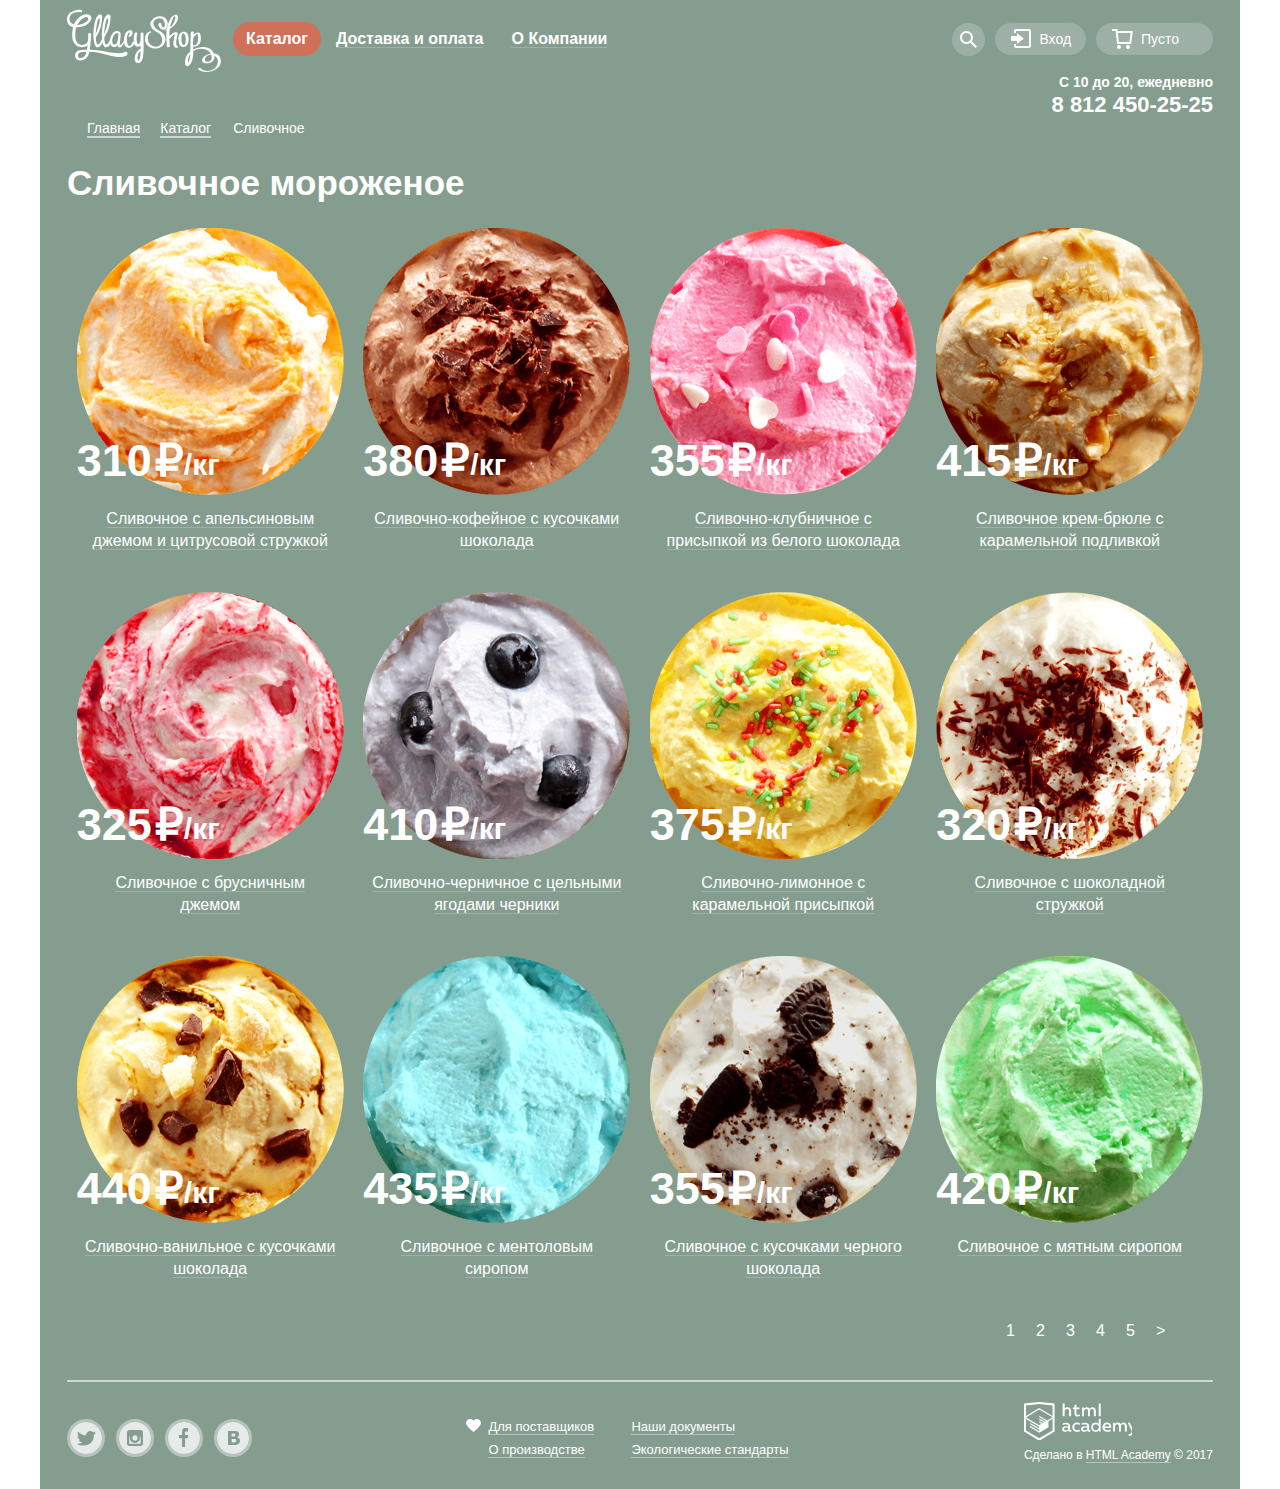
==== commit a7fbdf6d: "Catalog. Page 2" ====
--- a/catalog.html
+++ b/catalog.html
@@ -19,7 +19,7 @@
               <a href="#">Каталог</a>
               <ul class="site-navigation">
                 <li class="news"><a href="new-items.html">Новинки</a></li>
-                <li><a href="catalog.html">Сливочное</a></li>
+                <li class="active-link"><a href="catalog.html">Сливочное</a></li>
                 <li><a href="sherbet.html">Щербеты</a></li>
                 <li><a href="fruit-ice.html">Фруктовый лед</a></li>
                 <li><a href="melorin.html">Мелорин</a></li>
@@ -94,111 +94,159 @@
       <ul class="product-list">
 
         <li class="product-item">
+          <a class="index-high" href="">
           <img src="img/popular-1.png" width="267" height="267" alt="Сливочное с апельсиновым джемом и цитрусовой стружкой">
           <div class="item-price">
             <p>310<span class="price-rub">&#8381;</span></p>
             <span>/кг</span>
           </div>
-          <h3><a href="">Сливочное с апельсиновым джемом и цитрусовой стружкой</a></h3>
-        </li>
-
-        <li class="product-item">
+          <h3 class="title-underline"><a href=""><span>Сливочное с апельсиновым</span><span> джемом и цитрусовой стружкой</span></h3></a>
+          <div class="transparent-container container-index-high">
+            <a class="button item-button" href="#">Быстрый просмотр</a>
+          </div>
+        </li>
+
+        <li class="product-item">
+          <a class="index-high" href="">
           <img src="img/popular-2.png" width="267" height="267" alt="Сливочно-кофейное с кусочками шоколада">
           <div class="item-price">
             <p>380<span class="price-rub">&#8381;</span></p>
             <span>/кг</span>
           </div>
-          <h3><a href="">Сливочно-кофейное с кусочками шоколада</a></h3>
-        </li>
-
-        <li class="product-item">
+          <h3 class="title-underline"><span>Сливочно-кофейное с кусочками</span><span> шоколада</span></h3></a>
+          <div class="transparent-container container-index-high">
+            <a class="button item-button" href="#">Быстрый просмотр</a>
+          </div>
+        </li>
+
+        <li class="product-item">
+          <a class="index-high" href="">
           <img src="img/popular-3.png" width="267" height="267" alt="Сливочно-клубничное с присыпкой из белого шоколада">
           <div class="item-price">
             <p>355<span class="price-rub">&#8381;</span></p>
             <span>/кг</span>
           </div>
-          <h3><a href="">Сливочно-клубничное с присыпкой из белого шоколада</a></h3>
-        </li>
-
-        <li class="product-item">
+          <h3 class="title-underline"><span>Сливочно-клубничное с</span><span> присыпкой из белого шоколада</span></h3></a>
+          <div class="transparent-container container-index-high">
+            <a class="button item-button" href="#">Быстрый просмотр</a>
+          </div>
+        </li>
+
+        <li class="product-item">
+          <a class="index-high" href="">
           <img src="img/popular-4.png" width="267" height="267" alt="Сливочное крем-брюле с карамельной подливкой">
           <div class="item-price">
             <p>415<span class="price-rub">&#8381;</span></p>
             <span>/кг</span>
           </div>
-          <h3><a href="">Сливочное крем-брюле с карамельной подливкой</a></h3>
-        </li>
-
-        <li class="product-item">
+          <h3 class="title-underline"><span>Сливочное крем-брюле с</span><span> карамельной подливкой</span></h3></a>
+          <div class="transparent-container container-index-high">
+            <a class="button item-button" href="#">Быстрый просмотр</a>
+          </div>
+        </li>
+
+        <li class="product-item">
+          <a class="index-middle" href="">
           <img src="img/item-5.png" width="267" height="267" alt="Сливочное с брусничным джемом ">
           <div class="item-price">
             <p>325<span class="price-rub">&#8381;</span></p>
             <span>/кг</span>
           </div>
-          <h3><a href="">Сливочное с брусничным джемом</a></h3>
-        </li>
-
-        <li class="product-item">
+          <h3 class="title-underline"><span>Сливочное с брусничным</span><span> джемом</span></h3></a>
+          <div class="transparent-container container-index-middle">
+            <a class="button item-button" href="#">Быстрый просмотр</a>
+          </div>
+        </li>
+
+        <li class="product-item">
+          <a class="index-middle" href="">
           <img src="img/item-6.png" width="267" height="267" alt="Сливочно-черничное с цельными ягодами черники ">
           <div class="item-price">
             <p>410<span class="price-rub">&#8381;</span></p>
             <span>/кг</span>
           </div>
-          <h3><a href="">Сливочно-черничное с цельными ягодами черники </a></h3>
-        </li>
-
-        <li class="product-item">
+          <h3 class="title-underline"><span>Сливочно-черничное с цельными</span><span> ягодами черники</span></h3></a>
+          <div class="transparent-container container-index-middle">
+            <a class="button item-button" href="#">Быстрый просмотр</a>
+          </div>
+        </li>
+
+        <li class="product-item">
+          <a class="index-middle" href="">
           <img src="img/item-7.png" width="267" height="267" alt="Сливочно-лимонное с карамельной присыпкой">
           <div class="item-price">
             <p>375<span class="price-rub">&#8381;</span></p>
             <span>/кг</span>
           </div>
-          <h3><a href="">Сливочно-лимонное с карамельной присыпкой</a></h3>
-        </li>
-
-        <li class="product-item">
+          <h3 class="title-underline"><span>Сливочно-лимонное с</span><span> карамельной присыпкой</span></h3></a>
+          <div class="transparent-container container-index-middle">
+            <a class="button item-button" href="#">Быстрый просмотр</a>
+          </div>
+        </li>
+
+        <li class="product-item">
+          <a class="index-middle" href="">
           <img src="img/item-8.png" width="267" height="267" alt="Сливочное с шоколадной стружкой">
           <div class="item-price">
             <p>320<span class="price-rub">&#8381;</span></p>
             <span>/кг</span>
           </div>
-          <h3><a href="">Сливочное с шоколадной стружкой</a></h3>
-        </li>
-
-        <li class="product-item">
+          <h3 class="title-underline"><span>Сливочное с шоколадной</span><span> стружкой</span></h3></a>
+          <div class="transparent-container container-index-middle">
+            <a class="button item-button" href="#">Быстрый просмотр</a>
+          </div>
+        </li>
+
+        <li class="product-item">
+          <a href="">
           <img src="img/item-9.png" width="267" height="267" alt="Сливочно-ванильное с кусочками шоколада ">
           <div class="item-price">
             <p>440<span class="price-rub">&#8381;</span></p>
             <span>/кг</span>
           </div>
-          <h3><a href="">Сливочно-ванильное с кусочками шоколада </a></h3>
-        </li>
-
-        <li class="product-item">
+          <h3 class="title-underline"><span>Сливочно-ванильное с</span><span> кусочками шоколада</span></h3></a>
+          <div class="transparent-container">
+            <a class="button item-button" href="#">Быстрый просмотр</a>
+          </div>
+        </li>
+
+        <li class="product-item">
+          <a href="">
           <img src="img/item-10.png" width="267" height="267" alt="Сливочноe с ментоловым сиропом">
           <div class="item-price">
             <p>435<span class="price-rub">&#8381;</span></p>
             <span>/кг</span>
           </div>
-          <h3><a href="">Сливочноe с ментоловым сиропом</a></h3>
-        </li>
-
-        <li class="product-item">
+          <h3 class="title-underline"><span>Сливочноe с ментоловым</span><span> сиропом</span></h3></a>
+          <div class="transparent-container">
+            <a class="button item-button" href="#">Быстрый просмотр</a>
+          </div>
+        </li>
+
+        <li class="product-item">
+          <a href="">
           <img src="img/item-11.png" width="267" height="267" alt="Сливочное с кусочками черного шоколада">
           <div class="item-price">
             <p>355<span class="price-rub">&#8381;</span></p>
             <span>/кг</span>
           </div>
-          <h3><a href="">Сливочное с кусочками черного шоколада</a></h3>
-        </li>
-
-        <li class="product-item">
+          <h3 class="title-underline"><a href=""><span>Сливочное с кусочками черного</span><span> шоколада</span></a></h3></a>
+          <div class="transparent-container">
+            <a class="button item-button" href="#">Быстрый просмотр</a>
+          </div>
+        </li>
+
+        <li class="product-item">
+          <a href="">
           <img src="img/item-12.png" width="267" height="267" alt="Сливочное с мятным сиропом">
           <div class="item-price">
             <p>420<span class="price-rub">&#8381;</p>
             <span>/кг</span>
           </div>
-          <h3><a href="">Сливочное с мятным сиропом</a></h3>
+          <h3 class="title-underline"><span>Сливочное с мятным сиропом</span></h3></a>
+          <div class="transparent-container">
+            <a class="button item-button" href="#">Быстрый просмотр</a>
+          </div>
         </li>
 
       </ul>
--- a/css/style.css
+++ b/css/style.css
@@ -155,6 +155,16 @@
 
 .active-page a {
   border-bottom: none;
+}
+
+.active-link,
+.site-navigation .active-link:hover,
+.site-navigation .active-link:active {
+  background-color: #d07058;
+}
+
+.active-link a {
+  cursor: default;
 }
 
 .navigation-catalog {
@@ -446,7 +456,7 @@
 }
 
 .slide-button {
-  margin-bottom: 42px;
+  margin-bottom: 40px;
   padding: 10px 39px 10px 41px;
   font-size: 32px;
   line-height: 44px;
@@ -464,7 +474,7 @@
 .suggestions-item {
   display: flex;
   flex-direction: column;
-  padding: 16px 20px 25px 20px;
+  padding: 16px 20px 22px 20px;
 }
 
 .suggestions-item p {
@@ -477,6 +487,7 @@
   border-radius: 15px;
   background-color: #9d1a35;
   background-image: url("../img/raspberry-bg.jpg");
+  background-position: center;
 }
 
 .sug-two {
@@ -494,7 +505,7 @@
   line-height: 41px;
 }
 .suggestions-info {
-  padding-bottom: 48px;
+  padding-bottom: 45px;
   font-size: 18px;
   line-height: 22px;
   font-weight: 700;
@@ -502,13 +513,14 @@
 
 .suggestions-button {
   align-self: flex-end;
-  padding: 10px 22px;
+  padding: 11px 23px;
   font-size: 18px;
   line-height: 24px;
   font-weight: 700;
 }
 
-.popular-list {
+.popular-list,
+.product-list {
   position: relative;
   display: flex;
   justify-content: space-between;
@@ -521,10 +533,11 @@
 .popular-item {
   position: relative;
   margin-left: 26px;
-  margin-bottom: 40px;
-}
-
-.popular-item a {
+  margin-bottom: 38px;
+}
+
+.popular-item a,
+.product-item a {
   position: relative;
   z-index: 3;
 }
@@ -533,7 +546,8 @@
   margin-left: 0;
 }
 
-.popular-item img {
+.popular-item img,
+.product-item img {
   margin-bottom: 7px;
 }
 
@@ -553,15 +567,15 @@
   display: flex;
 }
 
-.popular-price p {
+.popular-price p,
+.item-price p {
   margin: 0;
   font-size: 45px;
   font-weight: 700;
   line-height: 45px;
 }
 
-.popular-price .price-rub,
-.item-price .price-rub {
+.popular-price .price-rub {
   margin: 0;
   margin-left: 3px;
   font-size: 45px;
@@ -573,7 +587,8 @@
   color: #ffffff;
 }
 
-.popular-price span {
+.popular-price span,
+.item-price span {
   margin: 0;
   padding-top: 4px;
   color: #ffffff;
@@ -582,7 +597,8 @@
   line-height: 45px;
 }
 
-.popular-item h3 {
+.popular-item h3,
+.product-item h3  {
   margin: 0;
   padding: 0 7px;
   text-align: center;
@@ -612,7 +628,8 @@
   font-weight: 700;
 }
 
-.popular-item:hover .transparent-container {
+.popular-item:hover .transparent-container,
+.product-item:hover .transparent-container {
   display: block;
 }
 
@@ -631,7 +648,7 @@
 .features {
   margin: 0 27px;
   margin-bottom: 40px;
-  padding: 25px 0;
+  padding: 25px 0 23px 0;
   color: #323232;
   background-color: #ebdfc4;
   background-image: url("../img/waffle-bg.jpg");
@@ -741,7 +758,7 @@
 .blog-news {
   width: 560px;
   box-sizing: border-box;
-  padding: 23px 255px 27px 20px;
+  padding: 23px 255px 25px 20px;
   background-color: #ffffff;
   background-image: url("../img/strawberry-bg.jpg");
   background-repeat: no-repeat;
@@ -750,7 +767,7 @@
 
 .blog-news p {
   margin: 0;
-  margin-bottom: 5px;
+  margin-bottom: 3px;
   font-weight: 500;
 }
 
@@ -798,7 +815,7 @@
 
 .subscription-container p {
   margin: 0;
-  margin-bottom: 37px;
+  margin-bottom: 35px;
 }
 
 .subscription-form input {
@@ -821,7 +838,7 @@
 .contacts {
   position: relative;
   margin: 0;
-  padding: 63px 0;
+  padding: 60px 0;
   background-color: #ccdfbe;
   background-image: url("../img/map.jpg");
   background-repeat: no-repeat;
@@ -1235,29 +1252,29 @@
 }
 
 .product-item {
+  position: relative;
   width: 267px;
   margin-bottom: 40px;
   box-sizing: border-box;
 }
 
 .item-price {
-  color: #ffffff;
-  font-weight: 700;
-}
-
-.item-price p {
+  position: absolute;
+  top: -50px;
+  display: flex;
+  font-weight: 700;
+}
+
+.item-price .price-rub {
+  margin: 0;
+  margin-left: 3px;
   font-size: 45px;
+  font-weight: 700;
   line-height: 45px;
 }
 
-.item-price span {
-  font-size: 30px;
-  line-height: 45px;
-}
-
 .product-item a {
   color: #ffffff;
-  border-bottom: 2px solid rgba(255, 255, 255, 0.6);
 }
 
 .pagination-list {
@@ -1278,3 +1295,31 @@
 .pagination-list  a {
   color: #ffffff;
 }
+
+.container-index-middle {
+  z-index: 10;
+}
+
+.product-item .index-middle {
+  position: relative;
+  z-index: 11;
+}
+
+.index-middle .title-underline {
+  position: relative;
+  z-index: 12;
+}
+
+.container-index-high {
+  z-index: 20;
+}
+
+.product-item .index-high {
+  position: relative;
+  z-index: 21;
+}
+
+.index-high .title-underline {
+  position: relative;
+  z-index: 22;
+}
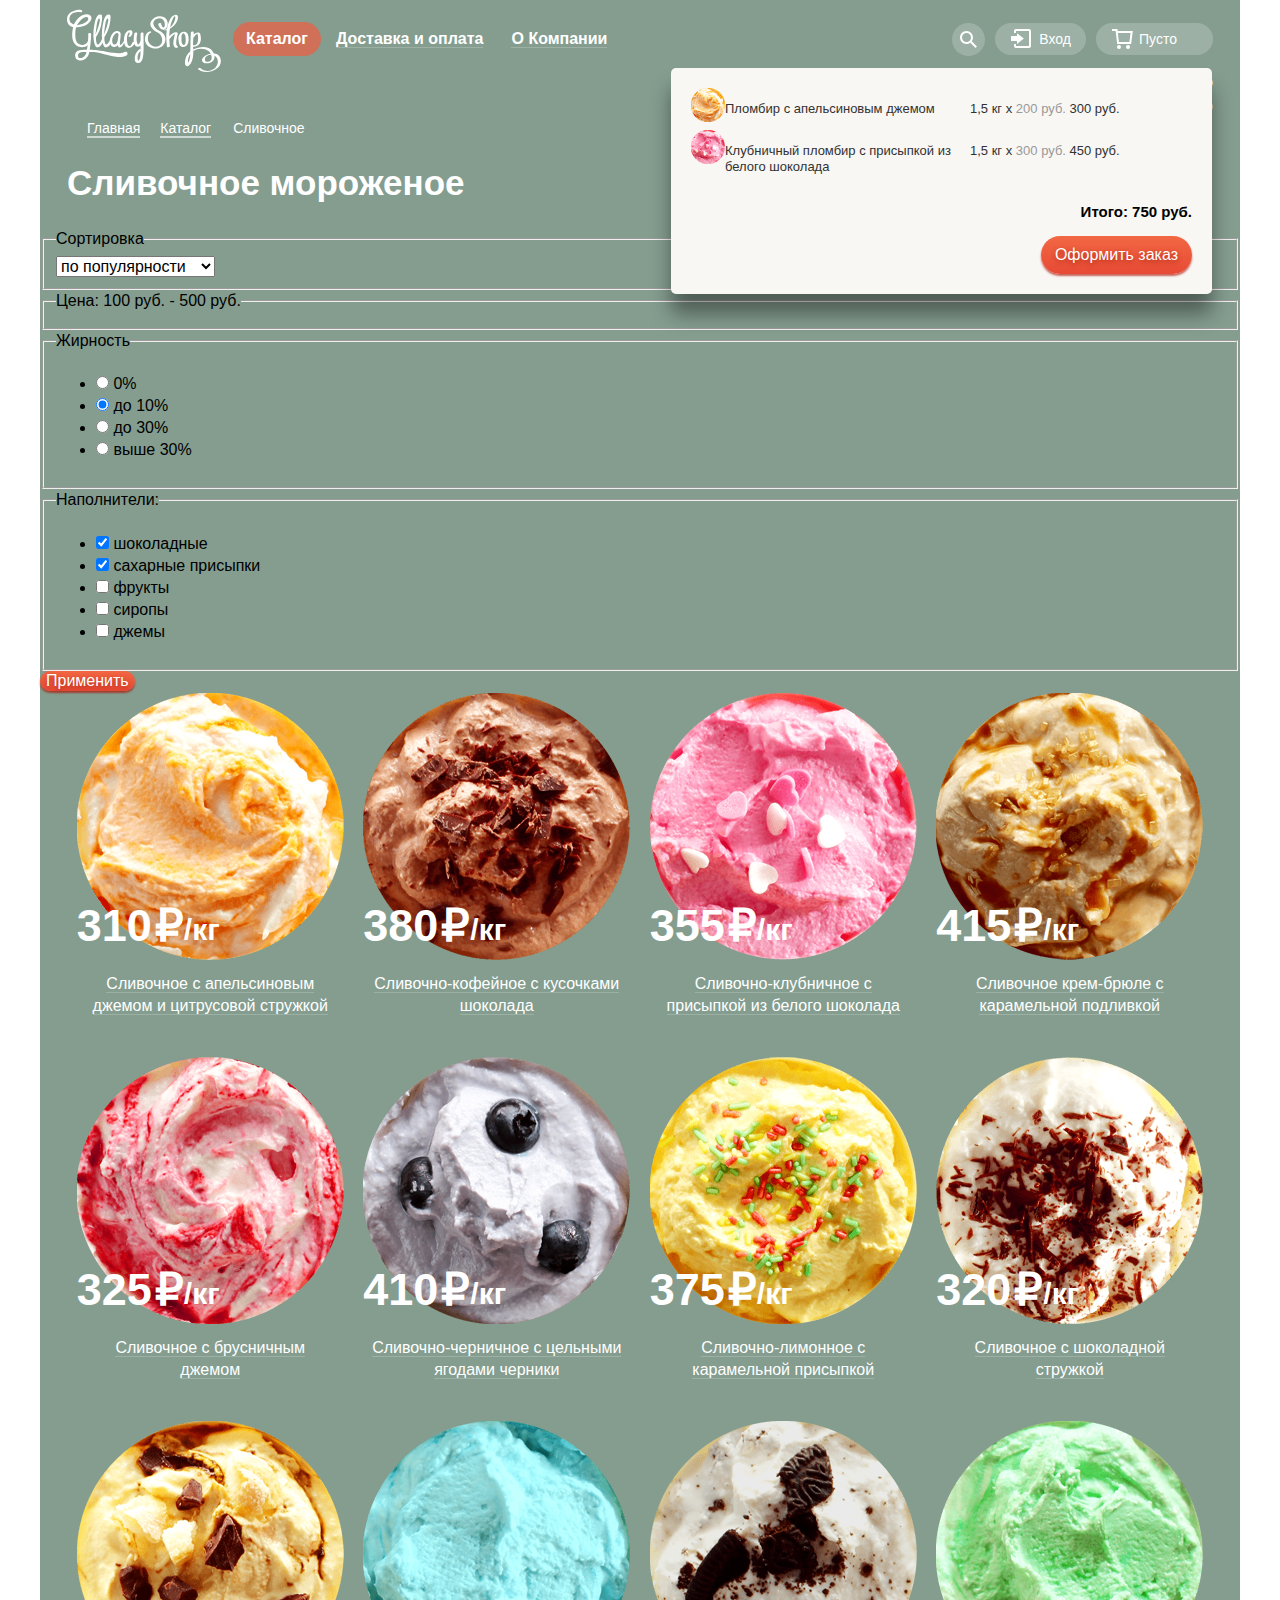
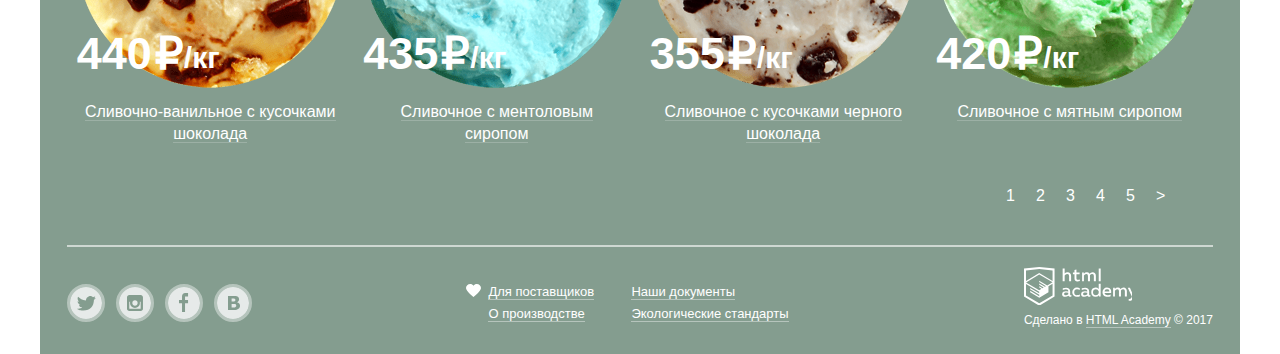
==== commit 2ee51fab: "Form, userCart" ====
--- a/catalog.html
+++ b/catalog.html
@@ -54,8 +54,10 @@
               </g>
               </svg>Вход</a></li>
             </ul>
+
             <ul class="user-cart">
-              <li><a class="cart-link" href="cart.html"><svg version="1.1" id="Layer_1" xmlns="http://www.w3.org/2000/svg" xmlns:xlink="http://www.w3.org/1999/xlink" x="0px" y="0px"
+              <li class="user-cart-item">
+                <a class="cart-link" href="cart.html"><svg version="1.1" id="Layer_1" xmlns="http://www.w3.org/2000/svg" xmlns:xlink="http://www.w3.org/1999/xlink" x="0px" y="0px"
               	 width="21px" height="20px" viewBox="0 0 21 20" enable-background="new 0 0 21 20" xml:space="preserve">
               <g>
               	<path fill="#FFFFFF" d="M5.657,2.031L5.422,0H0v2h3.64l1.5,13h13.988l1.699-12.969H5.657z M17.372,13H6.922L5.888,4.031h12.66
@@ -63,7 +65,29 @@
               	<circle fill="#FFFFFF" cx="6.984" cy="18" r="2"/>
               	<circle fill="#FFFFFF" cx="15.984" cy="18" r="2"/>
               </g>
-              </svg>Пусто</a></li>
+              </svg>
+              <svg class="full-cart" version="1.1" id="Layer_1" xmlns="http://www.w3.org/2000/svg" xmlns:xlink="http://www.w3.org/1999/xlink" x="0px" y="0px"
+              	 width="21px" height="20px" viewBox="0 0 21 20" enable-background="new 0 0 21 20" xml:space="preserve">
+              <polygon fill="#E84D37" points="5.888,4.031 6.922,13 17.372,13 18.548,4.031 "/>
+              <circle fill="#343434" cx="6.984" cy="18" r="2"/>
+              <circle fill="#343434" cx="15.984" cy="18" r="2"/>
+              <path fill="#343434" d="M5.657,2.031L5.422,0H0v2h3.64l1.5,13h13.988l1.699-12.969H5.657z M17.372,13H6.922L5.888,4.031h12.66
+              	L17.372,13z"/>
+              </svg>
+              <span class="full-cart-text">Пусто</span></a>
+
+              <div class="user-cart-inside">
+                <ul>
+                  <li class="user-cart-product"><a href="#"><img src="img/popular-1.png" width="34" height="34" alt="Пломбир с апельсиновым джемом"><h3>Пломбир с апельсиновым джемом</h3><p>1,5 кг х <span>200 руб.</span> 300 руб.</p></a></li>
+
+                  <li class="user-cart-product"><a href="#"><img src="img/popular-3.png" width="34" height="34" alt="Клубничный пломбир с присыпкой  из белого шоколада"><h3>Клубничный пломбир с присыпкой  из белого шоколада</h3><p>1,5 кг х <span>300 руб.</span> 450 руб.</p></a></li>
+                </ul>
+
+                <p class="total-price">Итого: 750 руб.</p>
+
+                <button class="button button-cart" type="submit">Оформить заказ</button>
+              </div>
+            </li>
             </ul>
           </div>
         </nav>
@@ -86,7 +110,86 @@
     <section class="filter">
       <h2 class="visually-hidden">Фильтр товаров</h2>
       <form class="form-filter" action="https://echo.htmlacademy.ru" method="get">
-        <!-- Здесь будет форма-->
+
+        <fieldset class="filter-sort">
+          <legend>Сортировка</legend>
+          <select name="sort">
+            <option value="по популярности">по популярности</option>
+            <option value="сначала дорогие">сначала недоррие</option>
+            <option value="сначал недорогие">сначала дорогие</option>
+            <option value="по жирности">по жирности</option>
+          </select>
+        </fieldset>
+
+        <fieldset class="filter-price">
+          <legend>Цена: 100 руб. - 500 руб.</legend>
+          <div class="range-filter">
+            <div class="range-controls">
+              <div class="scale">
+                <div class="bar"></div>
+              </div>
+              <div class="toggle toggle-min"></div>
+              <div class="toggle toggle-max"></div>
+            </div>
+        </fieldset>
+
+        <fieldset class="filter-fatness">
+          <legend>Жирность</legend>
+          <ul>
+            <li>
+              <input type="radio" name="fatness" value="percent-0" id="fatness-0">
+              <label for="fatness-0">0%</label>
+            </li>
+
+            <li>
+              <input type="radio" name="fatness" value="percent-10" id="fatness-10" checked>
+              <label for="fatness-10">до 10%</label>
+            </li>
+
+            <li>
+              <input type="radio" name="fatness" value="percent-30" id="fatness-30">
+              <label for="fatness-30">до 30%</label>
+            </li>
+
+            <li>
+              <input type="radio" name="fatness" value="percent-30-more" id="fatness-30-more">
+              <label for="fatness-30-more">выше 30%</label>
+            </li>
+          </ul>
+        </fieldset>
+
+        <fieldset class="filter-topping">
+          <legend>Наполнители:</legend>
+          <ul>
+            <li>
+              <input type="checkbox" name="chocolate" id="chocolate" checked>
+              <label for="chocolate">шоколадные</label>
+            </li>
+
+            <li>
+              <input type="checkbox" name="sugar" id="sugar" checked>
+              <label for="sugar">сахарные присыпки</label>
+            </li>
+
+            <li>
+              <input type="checkbox" name="fruits" id="fruits" >
+              <label for="fruits">фрукты</label>
+            </li>
+
+            <li>
+              <input type="checkbox" name="syrups" id="syrups">
+              <label for="syrups">сиропы</label>
+            </li>
+
+            <li>
+              <input type="checkbox" name="jams" id="jams">
+              <label for="jams">джемы</label>
+            </li>
+          </ul>
+        </fieldset>
+
+        <button class="button button-form-catalog" type="submit">Применить</button>
+
       </form>
     </section>
 
@@ -337,5 +440,90 @@
 </div>
 </div>
 
+<section class="modal modal-search">
+  <h2 class="visually-hidden">Окно поиска</h2>
+  <label for="search-line" class="visually-hidden">Что ищем?</label>
+  <input class="user-search-line" id="search-line" type="text" name="search" placeholder="Что ищем?">
+</section>
+
+<section class="modal modal-account">
+  <h2 class="visually-hidden">Кабинет пользоватля</h2>
+  <form class="account-form" action="https://echo.htmlacademy.ru" method="post">
+    <p>
+      <label class="visually-hidden" for="user-email">Электронная почта</label>
+      <input class="account-email" id="user-email" type="email" name="email" placeholder="Электронная почта">
+    </p>
+    <p>
+      <label class="visually-hidden" for="user-password">Пароль</label>
+      <input class="account-password" id="user-password" type="password" name="password" placeholder="Пароль">
+    </p>
+    <div class="account-container">
+    <button class="button button-account" type="submit">Войти</button>
+    <p>
+      <a class="account-link" href="#">Забыли пароль?</a>
+      <a class="account-link" href="#">Новая регистрация</a>
+    </p>
+  </div>
+  </form>
+</section>
+
+<script>
+  var userSerch = document.querySelector(".user-search");
+  var modalSerch = document.querySelector(".modal-search");
+
+  userSerch.onmouseover = function(){
+      modalSerch.style.display="block";
+  };
+
+  userSerch.onmouseout = function(){
+     modalSerch.style.display="block";
+ };
+
+  modalSerch.onmouseover = function(){
+      modalSerch.style.display="block";
+  };
+
+   modalSerch.onmouseout = function(){
+     modalSerch.style.display="none";
+ };
+
+</script>
+
+<script>
+  var userNav = document.querySelector(".user-navigation");
+  var modalAccount = document.querySelector(".modal-account");
+
+  userNav.onmouseover = function(){
+      modalAccount.style.display="block";
+  };
+
+  userNav.onmouseout = function(){
+     modalAccount.style.display="block";
+ };
+
+  modalAccount.onmouseover = function(){
+      modalAccount.style.display="block";
+  };
+
+   modalAccount.onmouseout = function(){
+     modalAccount.style.display="none";
+ };
+
+</script>
+
+<script>
+  var userCartEmpty = document.querySelector(".cart-link");
+  var userCartFull = document.querySelector(".full-cart-text");
+
+  userCartEmpty.onmouseover = function(){
+      userCartFull.innerHTML = "2 товара";
+  };
+
+  userCartEmpty.onmouseout = function(){
+     userCartFull.innerHTML = "Пусто";
+ };
+
+</script>
+
 </body>
 </html>
--- a/css/style.css
+++ b/css/style.css
@@ -331,8 +331,8 @@
   background-color: #f7f6f3;
 }
 
-.user-cart a {
-  padding: 8px 34px 8px 45px;
+.user-cart-item > a {
+  padding: 8px 14px 8px 33px;
   margin-left: 10px;
   background-color: rgba(255, 255, 255, 0.2);
   border-radius: 20px;
@@ -342,14 +342,77 @@
   font-weight: 500;
 }
 
+.full-cart-text {
+  display: inline-block;
+  width: 70px;
+  box-sizing: border-box;
+  padding-left: 10px;
+}
+
 .user-cart svg {
   position: absolute;
   top: 1px;
   left: 26px;
 }
 
-.cart-full a {
-  color: #000000;
+.full-cart {
+  display: none;
+}
+
+.user-cart a:hover .full-cart {
+  display: block;
+}
+
+.user-cart-inside {
+  position: absolute;
+  z-index: 5;
+  width: 541px;
+  box-sizing: border-box;
+  padding: 20px;
+  top: 40px;
+  left: -415px;
+  background-color: #f8f7f4;
+  border-radius: 5px;
+  box-shadow:0px 20px 20px 0px rgba(0,0,0,0.4);
+}
+
+.user-cart-inside ul {
+  list-style: none;
+  margin: 0;
+  padding: 0;
+}
+
+.user-cart-product a {
+  display: flex;
+}
+
+.user-cart-product h3,
+.user-cart-product p {
+  font-size: 13px;
+  line-height: 16px;
+  font-weight: 400;
+  color: #323232;
+}
+
+.user-cart-product h3 {
+  width: 245px;
+}
+
+.user-cart-product span {
+  color: #999999;
+}
+
+.total-price {
+  text-align: right;
+  font-size: 15px;
+  line-height: 18px;
+  font-weight: 700;
+}
+
+.button-cart {
+  display: flex;
+  margin-left: auto;
+  padding: 10px 14px;
 }
 
 .info-navigation {
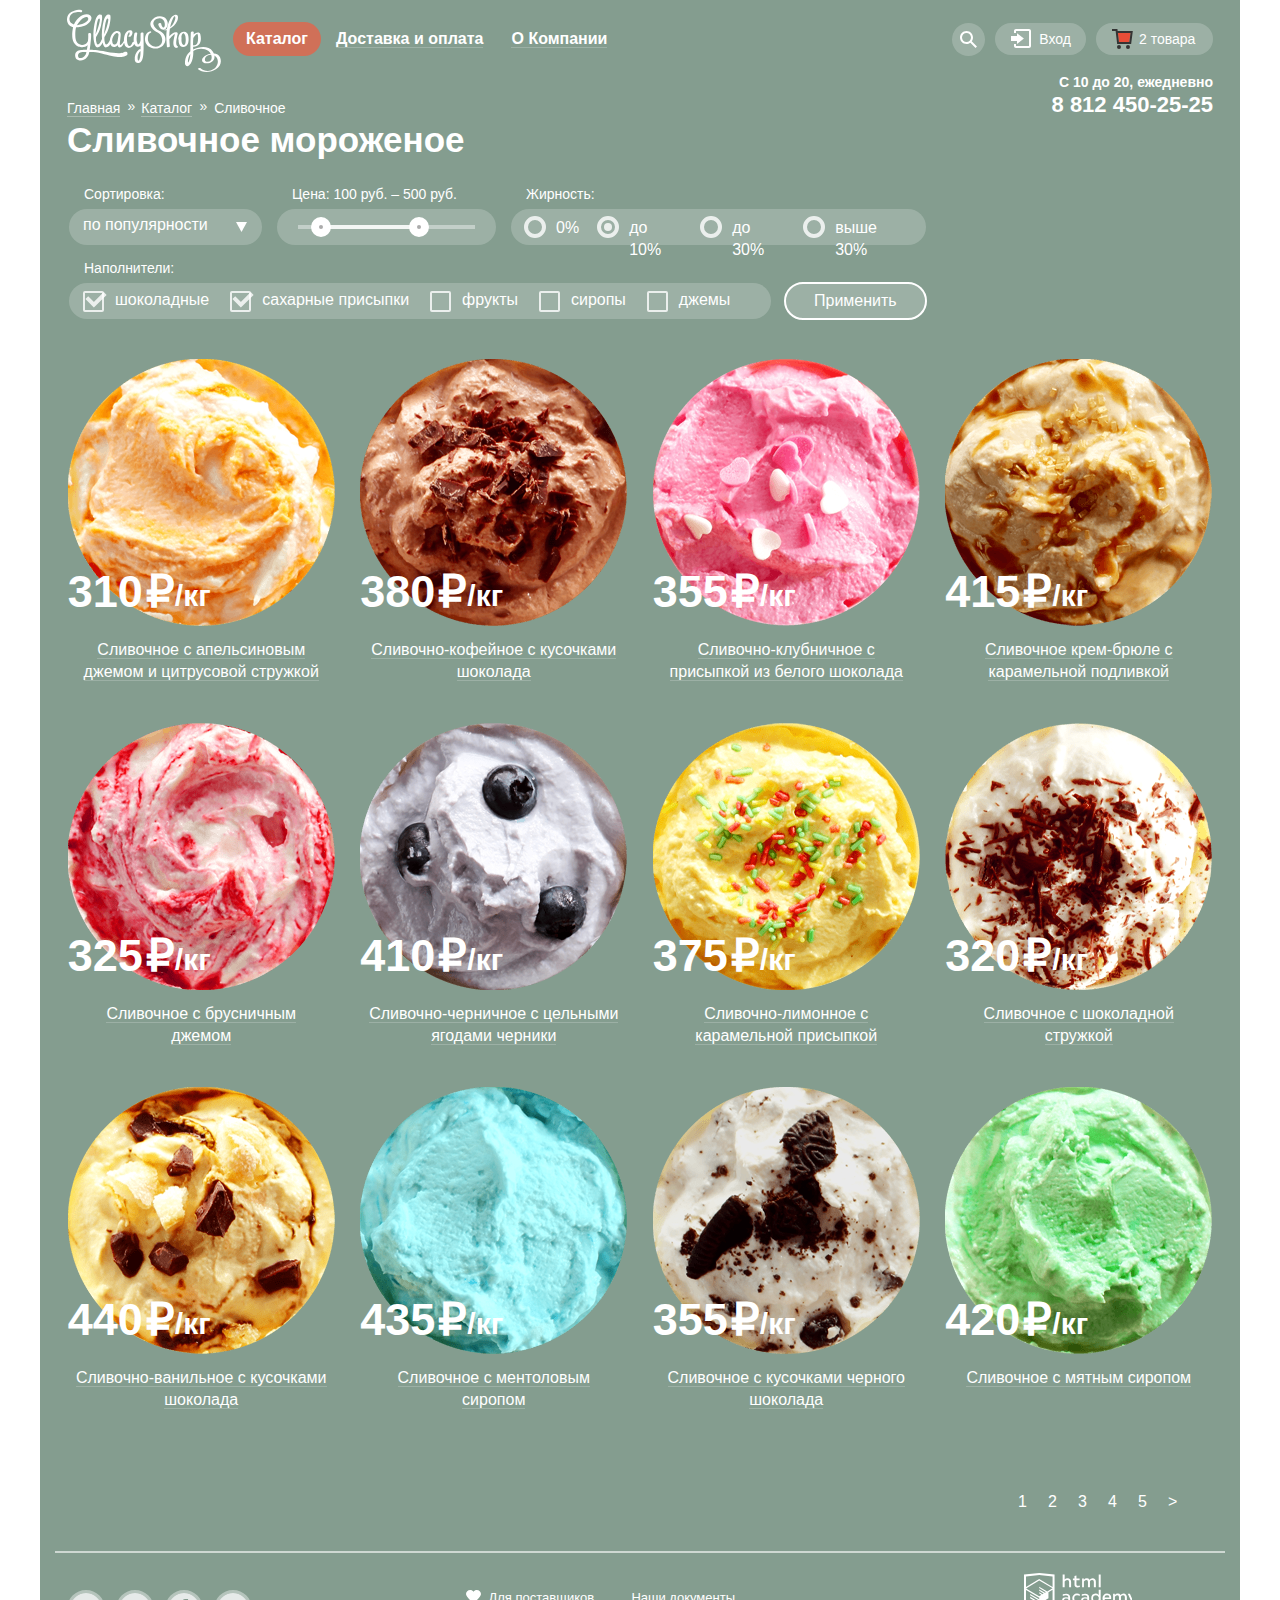
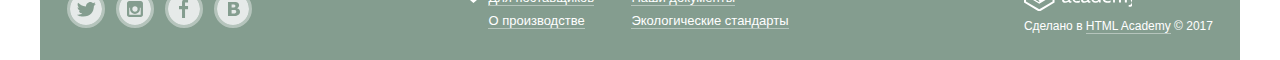
==== commit b033e547: "Catalog. Form" ====
--- a/catalog.html
+++ b/catalog.html
@@ -57,30 +57,35 @@
 
             <ul class="user-cart">
               <li class="user-cart-item">
-                <a class="cart-link" href="cart.html"><svg version="1.1" id="Layer_1" xmlns="http://www.w3.org/2000/svg" xmlns:xlink="http://www.w3.org/1999/xlink" x="0px" y="0px"
-              	 width="21px" height="20px" viewBox="0 0 21 20" enable-background="new 0 0 21 20" xml:space="preserve">
-              <g>
-              	<path fill="#FFFFFF" d="M5.657,2.031L5.422,0H0v2h3.64l1.5,13h13.988l1.699-12.969H5.657z M17.372,13H6.922L5.888,4.031h12.66
-              		L17.372,13z"/>
-              	<circle fill="#FFFFFF" cx="6.984" cy="18" r="2"/>
-              	<circle fill="#FFFFFF" cx="15.984" cy="18" r="2"/>
-              </g>
-              </svg>
-              <svg class="full-cart" version="1.1" id="Layer_1" xmlns="http://www.w3.org/2000/svg" xmlns:xlink="http://www.w3.org/1999/xlink" x="0px" y="0px"
-              	 width="21px" height="20px" viewBox="0 0 21 20" enable-background="new 0 0 21 20" xml:space="preserve">
-              <polygon fill="#E84D37" points="5.888,4.031 6.922,13 17.372,13 18.548,4.031 "/>
-              <circle fill="#343434" cx="6.984" cy="18" r="2"/>
-              <circle fill="#343434" cx="15.984" cy="18" r="2"/>
-              <path fill="#343434" d="M5.657,2.031L5.422,0H0v2h3.64l1.5,13h13.988l1.699-12.969H5.657z M17.372,13H6.922L5.888,4.031h12.66
-              	L17.372,13z"/>
-              </svg>
-              <span class="full-cart-text">Пусто</span></a>
+                <a class="cart-link" href="cart.html">
+                  <svg version="1.1" id="Layer_1" xmlns="http://www.w3.org/2000/svg" xmlns:xlink="http://www.w3.org/1999/xlink" x="0px" y="0px"
+                  	 width="21px" height="20px" viewBox="0 0 21 20" enable-background="new 0 0 21 20" xml:space="preserve">
+                  <polygon fill="#E84D37" points="5.888,4.031 6.922,13 17.372,13 18.548,4.031 "/>
+                  <circle fill="#343434" cx="6.984" cy="18" r="2"/>
+                  <circle fill="#343434" cx="15.984" cy="18" r="2"/>
+                  <path fill="#343434" d="M5.657,2.031L5.422,0H0v2h3.64l1.5,13h13.988l1.699-12.969H5.657z M17.372,13H6.922L5.888,4.031h12.66
+                  	L17.372,13z"/>
+                  </svg>
+              <span class="full-cart-text">2 товара</span></a>
 
               <div class="user-cart-inside">
                 <ul>
-                  <li class="user-cart-product"><a href="#"><img src="img/popular-1.png" width="34" height="34" alt="Пломбир с апельсиновым джемом"><h3>Пломбир с апельсиновым джемом</h3><p>1,5 кг х <span>200 руб.</span> 300 руб.</p></a></li>
-
-                  <li class="user-cart-product"><a href="#"><img src="img/popular-3.png" width="34" height="34" alt="Клубничный пломбир с присыпкой  из белого шоколада"><h3>Клубничный пломбир с присыпкой  из белого шоколада</h3><p>1,5 кг х <span>300 руб.</span> 450 руб.</p></a></li>
+                  <li class="user-cart-product">
+                    <a href="#">
+                      <button class="product-delete" type="button">Удалить</button>
+                      <img src="img/popular-1.png" width="34" height="34" alt="Пломбир с апельсиновым джемом">
+                      <h3>Пломбир с апельсиновым джемом
+                      </h3><p>1,5 кг х <span>200 руб.</span> 300 руб.</p>
+                    </a>
+                  </li>
+
+                  <li class="user-cart-product"><a href="#">
+                    <button class="product-delete" type="button">Удалить</button>
+                    <img src="img/popular-3.png" width="34" height="34" alt="Клубничный пломбир с присыпкой  из белого шоколада">
+                    <h3>Клубничный пломбир с присыпкой  из белого шоколада</h3>
+                    <p>1,5 кг х <span>300 руб.</span> 450 руб.</p>
+                  </a>
+                </li>
                 </ul>
 
                 <p class="total-price">Итого: 750 руб.</p>
@@ -112,17 +117,23 @@
       <form class="form-filter" action="https://echo.htmlacademy.ru" method="get">
 
         <fieldset class="filter-sort">
-          <legend>Сортировка</legend>
+          <legend>Сортировка:</legend>
+          <div class="styled-select">
           <select name="sort">
             <option value="по популярности">по популярности</option>
-            <option value="сначала дорогие">сначала недоррие</option>
+            <option value="сначала дорогие">сначала недорогие</option>
             <option value="сначал недорогие">сначала дорогие</option>
             <option value="по жирности">по жирности</option>
           </select>
+          <svg tabindex="0" version="1.1" id="Layer_1" xmlns="http://www.w3.org/2000/svg" xmlns:xlink="http://www.w3.org/1999/xlink" x="0px" y="0px"
+          	 width="11px" height="10px" viewBox="0 0 11 10" enable-background="new 0 0 11 10" xml:space="preserve">
+          <polyline fill="#ffffff" points="5.5,10 0,0 11,0 "/>
+          </svg>
+        </div>
         </fieldset>
 
         <fieldset class="filter-price">
-          <legend>Цена: 100 руб. - 500 руб.</legend>
+          <legend>Цена: 100 руб. – 500 руб.</legend>
           <div class="range-filter">
             <div class="range-controls">
               <div class="scale">
@@ -134,25 +145,25 @@
         </fieldset>
 
         <fieldset class="filter-fatness">
-          <legend>Жирность</legend>
+          <legend>Жирность:</legend>
           <ul>
-            <li>
-              <input type="radio" name="fatness" value="percent-0" id="fatness-0">
+            <li class="fatness-option">
+              <input class="visually-hidden input-radio input-radio-checkbox" type="radio" name="fatness" value="percent-0" id="fatness-0">
               <label for="fatness-0">0%</label>
             </li>
 
-            <li>
-              <input type="radio" name="fatness" value="percent-10" id="fatness-10" checked>
+            <li class="fatness-option">
+              <input class="visually-hidden input-radio input-radio-checkbox" type="radio" name="fatness" value="percent-10" id="fatness-10" checked>
               <label for="fatness-10">до 10%</label>
             </li>
 
-            <li>
-              <input type="radio" name="fatness" value="percent-30" id="fatness-30">
+            <li class="fatness-option">
+              <input class="visually-hidden input-radio input-radio-checkbox" type="radio" name="fatness" value="percent-30" id="fatness-30">
               <label for="fatness-30">до 30%</label>
             </li>
 
-            <li>
-              <input type="radio" name="fatness" value="percent-30-more" id="fatness-30-more">
+            <li class="fatness-option">
+              <input class="visually-hidden input-radio input-radio-checkbox" type="radio" name="fatness" value="percent-30-more" id="fatness-30-more">
               <label for="fatness-30-more">выше 30%</label>
             </li>
           </ul>
@@ -161,34 +172,34 @@
         <fieldset class="filter-topping">
           <legend>Наполнители:</legend>
           <ul>
-            <li>
-              <input type="checkbox" name="chocolate" id="chocolate" checked>
+            <li class="topping-option">
+              <input class="visually-hidden input-checkbox input-checkbox-checkbox" type="checkbox" name="chocolate" id="chocolate" checked>
               <label for="chocolate">шоколадные</label>
             </li>
 
-            <li>
-              <input type="checkbox" name="sugar" id="sugar" checked>
+            <li class="topping-option">
+              <input class="visually-hidden input-checkbox input-checkbox-checkbox" type="checkbox" name="sugar" id="sugar" checked>
               <label for="sugar">сахарные присыпки</label>
             </li>
 
-            <li>
-              <input type="checkbox" name="fruits" id="fruits" >
+            <li class="topping-option">
+              <input class="visually-hidden input-checkbox input-checkbox-checkbox" type="checkbox" name="fruits" id="fruits" >
               <label for="fruits">фрукты</label>
             </li>
 
-            <li>
-              <input type="checkbox" name="syrups" id="syrups">
+            <li class="topping-option">
+              <input class="visually-hidden input-checkbox input-checkbox-checkbox" type="checkbox" name="syrups" id="syrups">
               <label for="syrups">сиропы</label>
             </li>
 
-            <li>
-              <input type="checkbox" name="jams" id="jams">
+            <li class="topping-option">
+              <input class="visually-hidden input-checkbox input-checkbox-checkbox" type="checkbox" name="jams" id="jams">
               <label for="jams">джемы</label>
             </li>
           </ul>
         </fieldset>
 
-        <button class="button button-form-catalog" type="submit">Применить</button>
+        <button class="button-form-catalog" type="submit">Применить</button>
 
       </form>
     </section>
@@ -511,19 +522,5 @@
 
 </script>
 
-<script>
-  var userCartEmpty = document.querySelector(".cart-link");
-  var userCartFull = document.querySelector(".full-cart-text");
-
-  userCartEmpty.onmouseover = function(){
-      userCartFull.innerHTML = "2 товара";
-  };
-
-  userCartEmpty.onmouseout = function(){
-     userCartFull.innerHTML = "Пусто";
- };
-
-</script>
-
 </body>
 </html>
--- a/css/style.css
+++ b/css/style.css
@@ -5,6 +5,18 @@
   font-size: 16px;
   font-weight: 400;
   line-height: 22px;
+}
+
+.body-overlay {
+  display: none;
+  background-color: #000;
+  height: 100%;
+  left: 0;
+  opacity: 0.50;
+  position: fixed;
+  top: 0;
+  width: 100%;
+  z-index: 100;
 }
 
 a {
@@ -355,20 +367,19 @@
   left: 26px;
 }
 
-.full-cart {
-  display: none;
-}
-
 .user-cart a:hover .full-cart {
   display: block;
 }
 
 .user-cart-inside {
+  opacity: 0;
+  visibility: hidden;
+  transition: all .3s ease .15s;
   position: absolute;
   z-index: 5;
   width: 541px;
   box-sizing: border-box;
-  padding: 20px;
+  padding: 20px 14px 20px 20px;
   top: 40px;
   left: -415px;
   background-color: #f8f7f4;
@@ -376,18 +387,69 @@
   box-shadow:0px 20px 20px 0px rgba(0,0,0,0.4);
 }
 
+.user-cart:hover .user-cart-inside {
+  opacity: 1;
+  visibility: visible;
+}
+
 .user-cart-inside ul {
   list-style: none;
   margin: 0;
   padding: 0;
 }
 
+.user-cart-product {
+  position: relative;
+  margin-bottom: 20px;
+}
+
+.product-delete {
+  position: absolute;
+  top: 10px;
+  left: 0px;
+  width: 12px;
+  height: 12px;
+  font-size: 0;
+  border: 0;
+  background-color: transparent;
+  cursor: pointer;
+}
+
+.product-delete::before,
+.product-delete::after {
+  content: "";
+  position: absolute;
+  top: 5px;
+  left: 0px;
+  width: 12px;
+  height: 1px;
+  background-color: #323232;
+}
+
+.product-delete::before {
+  transform: rotate(45deg);
+}
+
+.product-delete::after {
+  transform: rotate(-45deg);
+}
+
 .user-cart-product a {
   display: flex;
+}
+
+.user-cart-product a:hover .user-cart-product h3{
+  color: #ffbc9e;
+}
+
+.user-cart-product img {
+  margin-left: 22px;
+  margin-right: 12px;
 }
 
 .user-cart-product h3,
 .user-cart-product p {
+  margin: 0;
   font-size: 13px;
   line-height: 16px;
   font-weight: 400;
@@ -395,24 +457,54 @@
 }
 
 .user-cart-product h3 {
-  width: 245px;
+  width: 223px;
+  padding-top: 10px;
+}
+
+.user-cart-product p {
+  padding-top: 10px;
+  margin-left: 25px;
+}
+
+.user-cart-product a:hover h3,
+.user-cart-product a:hover p,
+.user-cart-product a:hover span {
+  color: #ffbc9e;
 }
 
 .user-cart-product span {
+  margin-right: 27px;
   color: #999999;
 }
 
 .total-price {
+  position: relative;
+  padding-top: 10px;
   text-align: right;
   font-size: 15px;
   line-height: 18px;
   font-weight: 700;
 }
 
+.total-price::before {
+  position: absolute;
+  content: "";
+  top: -5px;
+  left: -5px;
+  width: 510px;
+  height: 1px;
+  background-color: #cacac7;
+}
+
 .button-cart {
   display: flex;
   margin-left: auto;
   padding: 10px 14px;
+  font-family: inherit;
+  font-size: 18px;
+  line-height: 24px;
+  font-weight: 700;
+  border-radius: 20px;
 }
 
 .info-navigation {
@@ -1171,6 +1263,7 @@
   left: 30%;
   padding: 16px 25px 20px 25px;
   border-radius: 12px;
+  z-index: 101;
 }
 
 .modal-feedback-hidden {
@@ -1273,7 +1366,13 @@
   font-weight: 700;
 }
 
+.catalog-page {
+  position: relative;
+}
+
 .catalog-navigation {
+  position: absolute;
+  top: -22px;
   display: flex;
   list-style: none;
   margin: 0;
@@ -1281,19 +1380,37 @@
 }
 
 .catalog-navigation a {
-  margin-left: 20px;
+  position: relative;
+  margin-right: 21px;
+  font-family: inherit;
   font-size: 14px;
   line-height: 18px;
   color: #ffffff;
-  border-bottom: 2px solid rgba(255, 255, 255, 0.6);
+  border-bottom: 1px solid rgba(255, 255, 255, 0.3);
+}
+
+.catalog-navigation a:not(.breadcrumbs-current):hover {
+  color: #ffbc9e;
+  border-bottom: 1px solid #ffbc9e;
 }
 
 .catalog-navigation .breadcrumbs-current {
-  border: 2px solid transparent;
+  border: 1px solid transparent;
+}
+
+.catalog-navigation a:not(.breadcrumbs-current)::before {
+  position: absolute;
+  content: "»";
+  right: -15px;
+  font-family: inherit;
+  font-size: 14px;
+  line-height: 18px;
 }
 
 .catalog-page h1 {
-  margin-bottom: 25px;
+  margin: 0;
+  margin-top: 2px;
+  margin-bottom: 26px;
   padding: 0 27px;
   font-size: 35px;
   line-height: 41px;
@@ -1301,8 +1418,299 @@
   font-weight: 700;
 }
 
+.filter {
+  padding: 0 27px;
+}
+
+.form-filter {
+  width: 880px;
+  display: flex;
+  flex-wrap: wrap;
+  margin-bottom: 25px;
+  color: #ffffff;
+}
+
+.form-filter fieldset {
+  padding: 0;
+  margin-right: 13px;
+  margin-bottom: 15px;
+  border: none;
+}
+
+.form-filter legend {
+  margin: 0;
+  margin-bottom: 7px;
+  padding-left: 15px;
+  font-size: 14px;
+  line-height: 16px;
+  font-weight: 500;
+}
+
+.filter-sort {
+  width: 193px;
+  box-sizing: border-box;
+}
+
+.styled-select select {
+   background: transparent;
+   width: 230px;
+   padding: 6px 5px 4px 10px;
+   font-family: inherit;
+   color: #ffffff;
+   font-size: 16px;
+   line-height: 18px;
+   font-weight: 500;
+   border: none;
+}
+
+.styled-select {
+   position: relative;
+   width: 193px;
+   height: 36px;
+   overflow: hidden;
+   background-color: rgba(255, 255, 255, 0.2);
+   border-radius: 20px;
+}
+
+.styled-select svg {
+  position: absolute;
+  top: 13px;
+  right: 15px;
+  pointer-events: none;
+}
+
+.styled-select:hover select {
+  color: #323232;
+}
+
+.styled-select:hover polyline {
+  fill: #323232;
+}
+
+.filter-price {
+  width: 219px;
+}
+
+.range-filter {
+  height: 36px;
+  background-color: rgba(255, 255, 255, 0.2);
+  border-radius: 20px;
+}
+
+.range-controls {
+  position: relative;
+  padding: 16px 21px;
+}
+
+.range-controls .scale {
+  height: 4px;
+  background-color: rgba(255, 255, 255, 0.4);
+}
+
+.range-controls .bar {
+  width: 60%;
+  margin-left: 15px;
+  height: 4px;
+  background-color: rgba(255, 255, 255, 0.8);
+}
+
+.range-controls .toggle {
+  position: absolute;
+  top: 8px;
+  left: 0;
+  width: 4px;
+  height: 4px;
+  padding: 0;
+  border: 8px solid #ffffff;
+  background-color: #ababab;
+  border-radius: 50%;
+  cursor: pointer;
+}
+
+.range-controls .toggle-min {
+  left: 34px;
+}
+
+.range-controls .toggle-max {
+  left: 132px;
+}
+
+.range-controls .toggle:hover {
+  top: 7px;
+  border: 9px solid #ffffff;
+}
+
+.filter-fatness {
+  width: 415px;
+}
+
+.filter-fatness ul {
+  display: flex;
+  width: 415px;
+  height: 36px;
+  box-sizing: border-box;
+  margin: 0;
+  padding: 10px 15px;
+  list-style: none;
+  background-color: rgba(255, 255, 255, 0.2);
+  border-radius: 20px;
+}
+
+.fatness-option {
+  position: relative;
+  margin-left: 30px;
+}
+
+.fatness-option:not(:last-child) {
+  margin-right: 20px;
+}
+
+.fatness-option label {
+  vertical-align: top;
+  font-family: inherit;
+  font-size: 16px;
+  line-height: 18px;
+  font-weight: 500;
+}
+
+.input-radio-checkbox+label::before {
+  position: absolute;
+  top: -3px;
+  left: -32px;
+  content: "";
+  width: 14px;
+  height: 14px;
+  border: 4px solid rgba(255, 255, 255, 0.8);
+  border-radius: 50%;
+}
+
+.input-radio-checkbox+label:hover::before {
+  border: 4px solid #ffffff;
+}
+
+.input-radio-checkbox:checked+label::after {
+  position: absolute;
+  left: -25px;
+  top: 4px;
+  content: " ";
+  width: 8px;
+  height: 8px;
+  background-color: rgba(255, 255, 255, 0.8);
+  border-radius: 50%;
+}
+
+.input-radio-checkbox:checked+label:hover::after {
+  background-color: #ffffff;
+}
+
+.input-radio-checkbox:disabled+label::before {
+  border: 4px solid rgba(255, 255, 255, 0.2);
+}
+
+.input-radio-checkbox:checked:disabled+label::after {
+  background-color: rgba(255, 255, 255, 0.2);
+}
+
+.filter-topping {
+  position: relative;
+  width: 702px;
+}
+
+.filter-topping ul {
+  display: flex;
+  margin: 0;
+  padding: 0;
+  list-style: none;
+  height: 36px;
+  box-sizing: border-box;
+  margin: 0;
+  padding: 8px 15px 12px 15px;
+  background-color: rgba(255, 255, 255, 0.2);
+  border-radius: 20px;
+}
+
+.topping-option {
+  position: relative;
+  margin-left: 31px;
+}
+
+.topping-option:not(:last-child) {
+  margin-right: 22px;
+}
+
+.topping-option label {
+  vertical-align: top;
+  font-family: inherit;
+  font-size: 16px;
+  line-height: 18px;
+  font-weight: 500;
+}
+
+.input-checkbox-checkbox+label::before {
+  position: absolute;
+  top: 0px;
+  left: -32px;
+  content: "";
+  width: 17px;
+  height: 17px;
+  border: 2px solid rgba(255, 255, 255, 0.8);
+  border-radius: 2px;
+}
+
+.input-checkbox-checkbox+label:hover::before {
+  border: 2px solid #ffffff;
+}
+
+.input-checkbox-checkbox:checked+label::after {
+  position: absolute;
+  left: -25px;
+  top: -3px;
+  content: " ";
+  width: 8px;
+  height: 14px;
+  border-left: 4px solid rgba(255, 255, 255, 0.8);
+  border-top: 4px solid rgba(255, 255, 255, 0.8);
+  transform: rotate(-135deg);
+}
+
+.input-checkbox-checkbox:checked+label:hover::after {
+  border-left: 4px solid #ffffff;
+  border-top: 4px solid #ffffff;
+}
+
+.input-checkbox-checkbox:disabled+label::before {
+  border: 2px solid rgba(255, 255, 255, 0.2);
+}
+
+.input-checkbox-checkbox:checked:disabled+label::after {
+  border-left: 4px solid rgba(255, 255, 255, 0.2);
+  border-top: 4px solid rgba(255, 255, 255, 0.2);
+}
+
+.button-form-catalog {
+  align-self: center;
+  margin-top: 7px;
+  padding: 6px 28px;
+  font: inherit;
+  color: #ffffff;
+  background-color: rgba(255, 255, 255, 0.2);
+  border: 2px solid #ffffff;
+  border-radius: 20px;
+}
+
+.button-form-catalog:hover {
+  background-color: #ffffff;
+  color: #323232;
+}
+
+.button-form-catalog:active {
+  border: none;
+  padding: 8px 28px;
+  box-shadow:0px 2px 2px 1px rgba(105,105,105,1)inset;
+}
+
 .product {
-  padding: 0 27px;
+  padding: 0 15px;
 }
 
 .product-list {
@@ -1311,6 +1719,7 @@
   flex-wrap: wrap;
   list-style: none;
   margin: 0;
+  margin-bottom: 40px;
   padding: 0;
 }
 
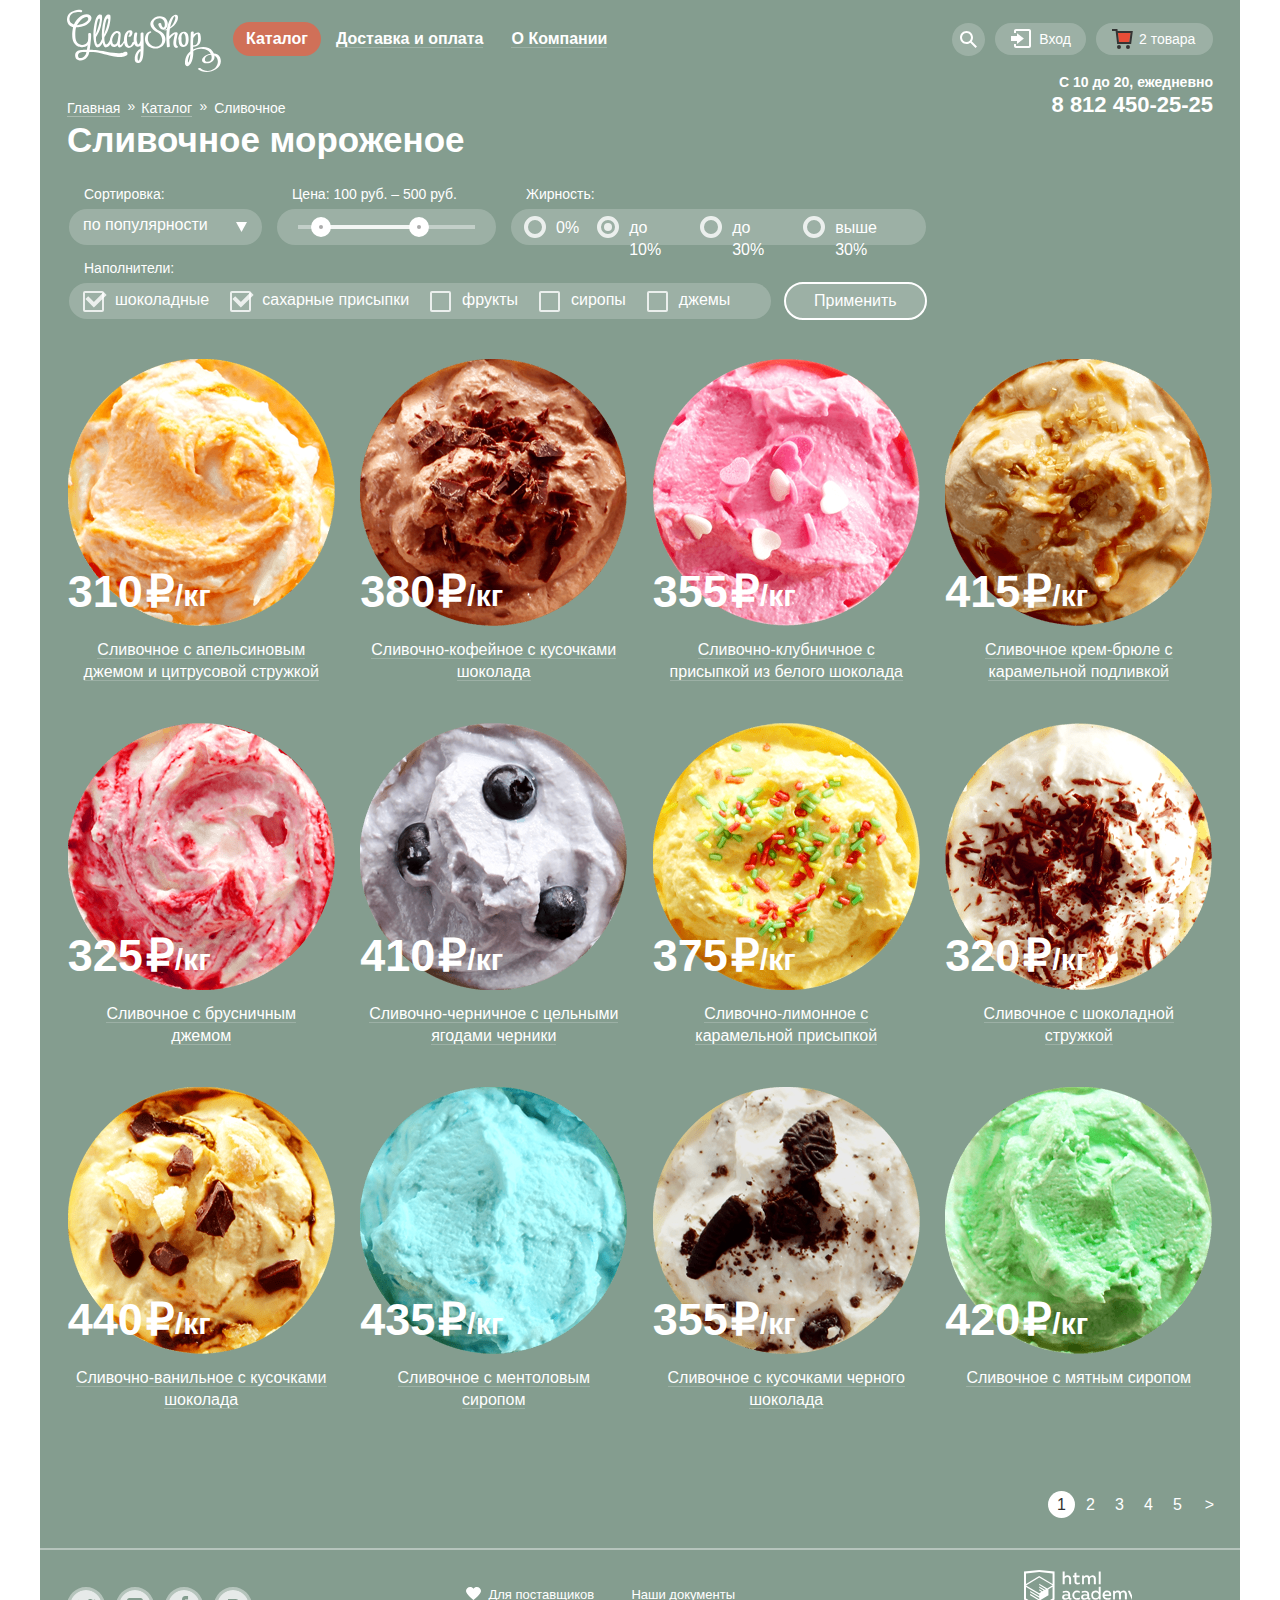
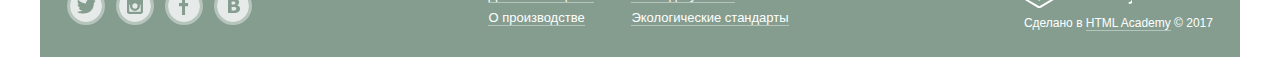
==== commit 89920770: "Catalog.Page 2" ====
--- a/catalog.html
+++ b/catalog.html
@@ -365,16 +365,16 @@
 
       </ul>
 
-      <ul class="pagination-list">
-        <li class="pagination-item pagination-item-current"><a href="#">1</a></li>
-        <li class="pagination-item"><a>2</a></li>
-        <li class="pagination-item"><a href="#">3</a></li>
-        <li class="pagination-item"><a href="#">4</a></li>
-        <li class="pagination-item"><a href="#">5</a></li>
-        <li class="pagination-item"><a href="#">></a></li>
-      </ul>
-
     </section>
+
+    <ul class="pagination-list">
+      <li class="pagination-item pagination-item-current"><a>1</a></li>
+      <li class="pagination-item"><a href="#">2</a></li>
+      <li class="pagination-item"><a href="#">3</a></li>
+      <li class="pagination-item"><a href="#">4</a></li>
+      <li class="pagination-item"><a href="#">5</a></li>
+      <li class="pagination-item link-more"><a href="#">></a></li>
+    </ul>
 
   </main>
 
--- a/css/style.css
+++ b/css/style.css
@@ -1749,49 +1749,69 @@
   color: #ffffff;
 }
 
+.container-index-middle {
+  z-index: 10;
+}
+
+.product-item .index-middle {
+  position: relative;
+  z-index: 11;
+}
+
+.index-middle .title-underline {
+  position: relative;
+  z-index: 12;
+}
+
+.container-index-high {
+  z-index: 20;
+}
+
+.product-item .index-high {
+  position: relative;
+  z-index: 21;
+}
+
+.index-high .title-underline {
+  position: relative;
+  z-index: 22;
+}
+
 .pagination-list {
   display: flex;
   justify-content: flex-end;
   list-style: none;
   margin: 0;
-  padding: 0 27px;
+  padding: 0 17px;
+  list-style: none;
   padding-bottom: 30px;
-  border-bottom: 2px solid rgba(255, 255, 255, 0.6);
-}
-
-.pagination-item {
-  width: 30px;
-  height: 30px;
-}
-
-.pagination-list  a {
-  color: #ffffff;
-}
-
-.container-index-middle {
-  z-index: 10;
-}
-
-.product-item .index-middle {
-  position: relative;
-  z-index: 11;
-}
-
-.index-middle .title-underline {
-  position: relative;
-  z-index: 12;
-}
-
-.container-index-high {
-  z-index: 20;
-}
-
-.product-item .index-high {
-  position: relative;
-  z-index: 21;
-}
-
-.index-high .title-underline {
-  position: relative;
-  z-index: 22;
-}
+  border-bottom: 2px solid rgba(255, 255, 255, 0.4);
+}
+
+.pagination-item a {
+  display: block;
+  width: 27px;
+  height: 27px;
+  margin-left: 2px;
+  font: inherit;
+  font-weight: 500;
+  line-height: 28px;
+  text-align: center;
+  border-radius: 50%;
+  color: #ffffff;
+}
+
+.link-more a {
+  margin-left: 5px;
+}
+
+.pagination-item a:hover {
+  background-color: rgba(255, 255, 255, 0.4);
+}
+
+.pagination-item-current a,
+.pagination-item-current a:hover,
+.pagination-item a:active {
+  color: #323232;
+  background-color: #ffffff;
+}
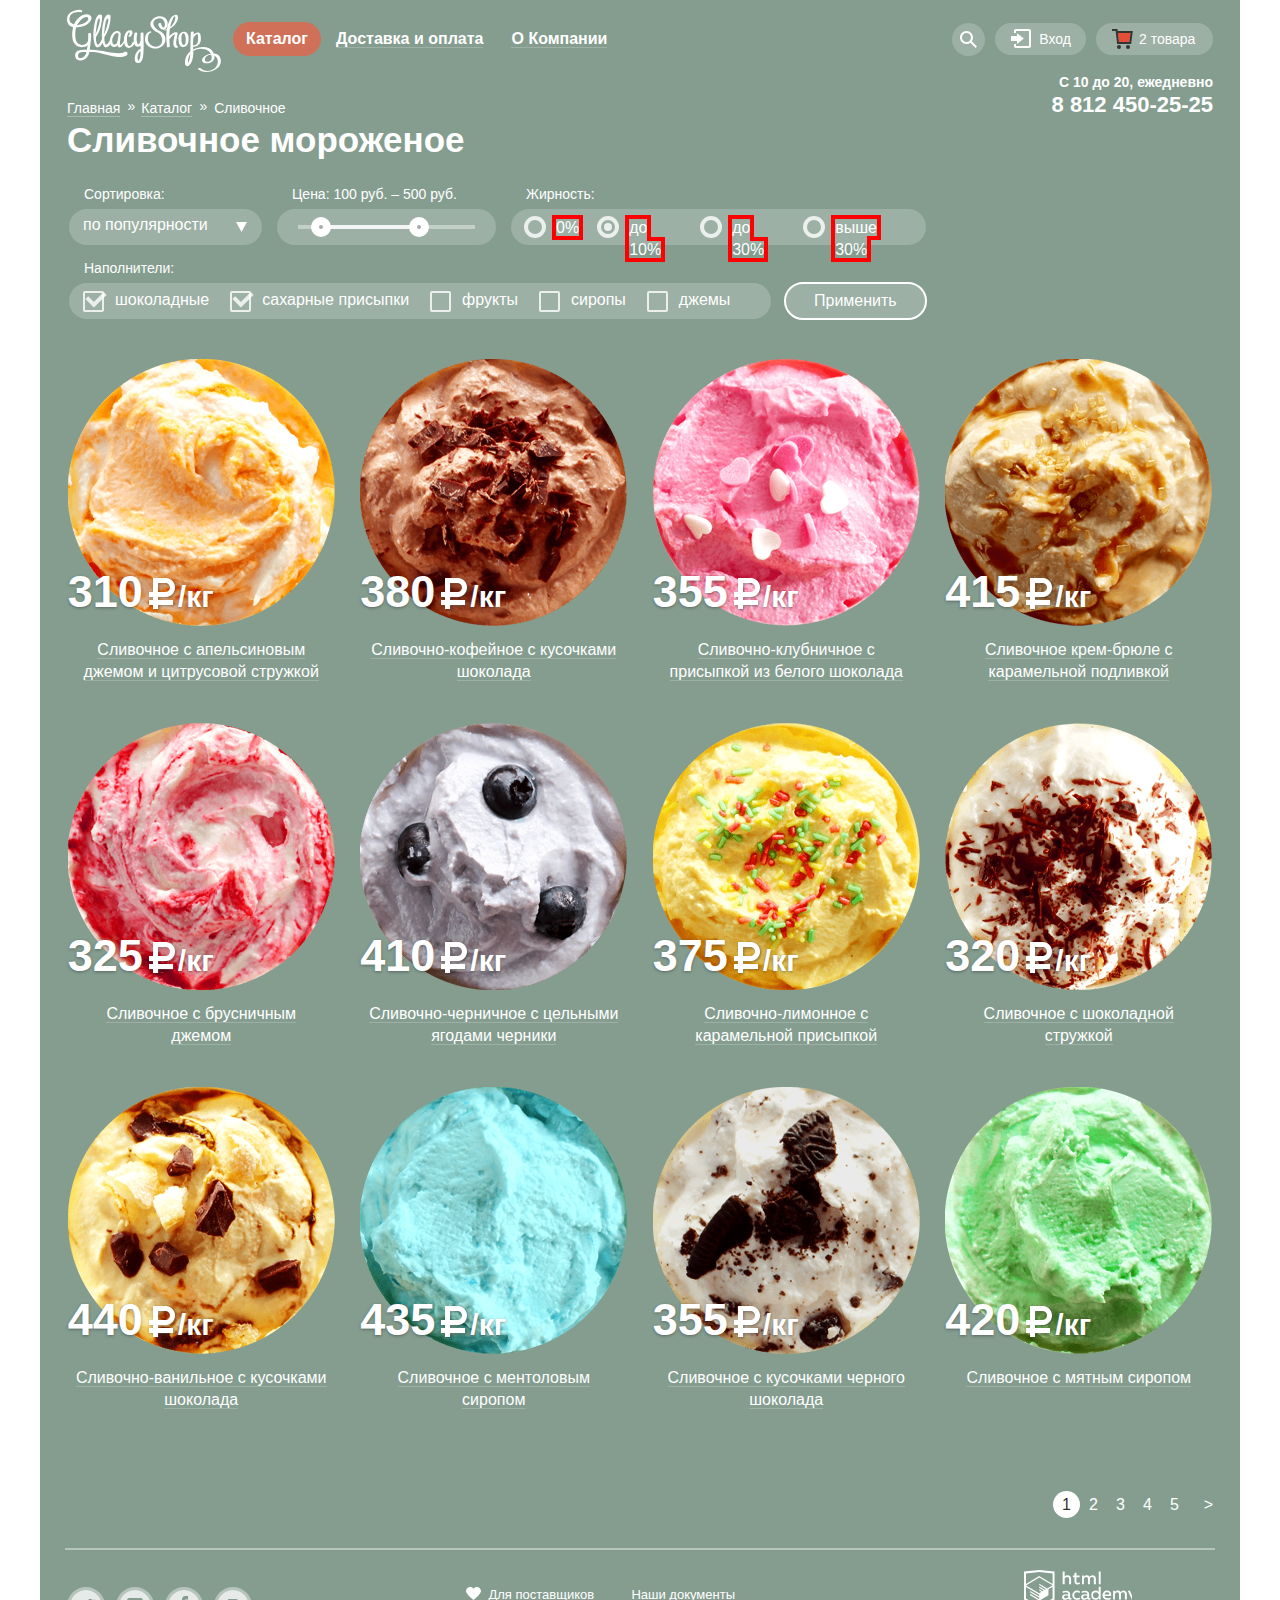
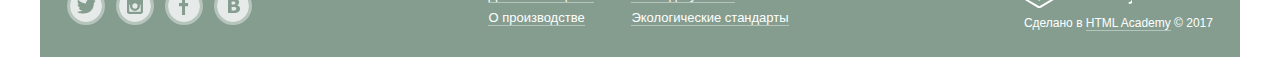
==== commit 5aa2acad: "rub-png, background" ====
--- a/catalog.html
+++ b/catalog.html
@@ -37,19 +37,19 @@
               <li><a class="search-link" href="search.html"><svg version="1.1" xmlns="http://www.w3.org/2000/svg" xmlns:xlink="http://www.w3.org/1999/xlink" x="0px" y="0px" width="17px"
               	 height="17px" viewBox="0 0 17 17" enable-background="new 0 0 17 17" xml:space="preserve">
               <g id="Layer_2">
-              	<path fill="#FFFFFF" d="M16.958,15.527L11.75,10.32C12.533,9.247,13,7.93,13,6.5C13,2.91,10.09,0,6.5,0S0,2.91,0,6.5
+              	<path class="user-search-svg" fill="#FFFFFF" d="M16.958,15.527L11.75,10.32C12.533,9.247,13,7.93,13,6.5C13,2.91,10.09,0,6.5,0S0,2.91,0,6.5
               		S2.91,13,6.5,13c1.438,0,2.763-0.473,3.839-1.263l5.205,5.204L16.958,15.527z M6.5,11C4.019,11,2,8.981,2,6.5S4.019,2,6.5,2
               		S11,4.019,11,6.5S8.981,11,6.5,11z"/>
               </g>
               </svg><span class="visually-hidden">Поиск</span></a></li>
             </ul>
             <ul class="user-navigation">
-              <li><a class="login-link" href="login.html">
+              <li><a class="user-nav-link" href="login.html">
               <svg version="1.1" id="Layer_1" xmlns="http://www.w3.org/2000/svg" xmlns:xlink="http://www.w3.org/1999/xlink" x="0px" y="0px"
               	 width="21px" height="19px" viewBox="0 0 21 19" enable-background="new 0 0 21 19" xml:space="preserve">
               <g>
-              	<polygon fill="#FFFFFF" points="6,14.875 12.917,9.5 6,4.125 6,7.042 -0.042,7.042 -0.042,11.959 6,11.959 	"/>
-              	<path fill="#FFFFFF" d="M18,0H5C3.9,0,3,0.9,3,2v2h2V2h13v15H5v-2H3v2c0,1.1,0.9,2,2,2h13c1.1,0,2-0.9,2-2V2C20,0.9,19.1,0,18,0z"
+              	<polygon class="user-nav-svg-polygon" fill="#FFFFFF" points="6,14.875 12.917,9.5 6,4.125 6,7.042 -0.042,7.042 -0.042,11.959 6,11.959 	"/>
+              	<path class="user-nav-svg-path" fill="#FFFFFF" d="M18,0H5C3.9,0,3,0.9,3,2v2h2V2h13v15H5v-2H3v2c0,1.1,0.9,2,2,2h13c1.1,0,2-0.9,2-2V2C20,0.9,19.1,0,18,0z"
               		/>
               </g>
               </svg>Вход</a></li>
@@ -211,8 +211,7 @@
           <a class="index-high" href="">
           <img src="img/popular-1.png" width="267" height="267" alt="Сливочное с апельсиновым джемом и цитрусовой стружкой">
           <div class="item-price">
-            <p>310<span class="price-rub">&#8381;</span></p>
-            <span>/кг</span>
+            <p>310<img src="img/rub.png" width="26" height="31" alt="Знак российского рубля"><span>/кг</span></p>
           </div>
           <h3 class="title-underline"><a href=""><span>Сливочное с апельсиновым</span><span> джемом и цитрусовой стружкой</span></h3></a>
           <div class="transparent-container container-index-high">
@@ -224,8 +223,7 @@
           <a class="index-high" href="">
           <img src="img/popular-2.png" width="267" height="267" alt="Сливочно-кофейное с кусочками шоколада">
           <div class="item-price">
-            <p>380<span class="price-rub">&#8381;</span></p>
-            <span>/кг</span>
+            <p>380<img src="img/rub.png" width="26" height="31" alt="Знак российского рубля"><span>/кг</span></p>
           </div>
           <h3 class="title-underline"><span>Сливочно-кофейное с кусочками</span><span> шоколада</span></h3></a>
           <div class="transparent-container container-index-high">
@@ -237,8 +235,7 @@
           <a class="index-high" href="">
           <img src="img/popular-3.png" width="267" height="267" alt="Сливочно-клубничное с присыпкой из белого шоколада">
           <div class="item-price">
-            <p>355<span class="price-rub">&#8381;</span></p>
-            <span>/кг</span>
+            <p>355<img src="img/rub.png" width="26" height="31" alt="Знак российского рубля"><span>/кг</span></p>
           </div>
           <h3 class="title-underline"><span>Сливочно-клубничное с</span><span> присыпкой из белого шоколада</span></h3></a>
           <div class="transparent-container container-index-high">
@@ -250,8 +247,7 @@
           <a class="index-high" href="">
           <img src="img/popular-4.png" width="267" height="267" alt="Сливочное крем-брюле с карамельной подливкой">
           <div class="item-price">
-            <p>415<span class="price-rub">&#8381;</span></p>
-            <span>/кг</span>
+            <p>415<img src="img/rub.png" width="26" height="31" alt="Знак российского рубля"><span>/кг</span></p>
           </div>
           <h3 class="title-underline"><span>Сливочное крем-брюле с</span><span> карамельной подливкой</span></h3></a>
           <div class="transparent-container container-index-high">
@@ -263,8 +259,7 @@
           <a class="index-middle" href="">
           <img src="img/item-5.png" width="267" height="267" alt="Сливочное с брусничным джемом ">
           <div class="item-price">
-            <p>325<span class="price-rub">&#8381;</span></p>
-            <span>/кг</span>
+            <p>325<img src="img/rub.png" width="26" height="31" alt="Знак российского рубля"><span>/кг</span></p>
           </div>
           <h3 class="title-underline"><span>Сливочное с брусничным</span><span> джемом</span></h3></a>
           <div class="transparent-container container-index-middle">
@@ -276,8 +271,7 @@
           <a class="index-middle" href="">
           <img src="img/item-6.png" width="267" height="267" alt="Сливочно-черничное с цельными ягодами черники ">
           <div class="item-price">
-            <p>410<span class="price-rub">&#8381;</span></p>
-            <span>/кг</span>
+            <p>410<img src="img/rub.png" width="26" height="31" alt="Знак российского рубля"><span>/кг</span></p>
           </div>
           <h3 class="title-underline"><span>Сливочно-черничное с цельными</span><span> ягодами черники</span></h3></a>
           <div class="transparent-container container-index-middle">
@@ -289,8 +283,7 @@
           <a class="index-middle" href="">
           <img src="img/item-7.png" width="267" height="267" alt="Сливочно-лимонное с карамельной присыпкой">
           <div class="item-price">
-            <p>375<span class="price-rub">&#8381;</span></p>
-            <span>/кг</span>
+            <p>375<img src="img/rub.png" width="26" height="31" alt="Знак российского рубля"><span>/кг</span></p>
           </div>
           <h3 class="title-underline"><span>Сливочно-лимонное с</span><span> карамельной присыпкой</span></h3></a>
           <div class="transparent-container container-index-middle">
@@ -302,8 +295,7 @@
           <a class="index-middle" href="">
           <img src="img/item-8.png" width="267" height="267" alt="Сливочное с шоколадной стружкой">
           <div class="item-price">
-            <p>320<span class="price-rub">&#8381;</span></p>
-            <span>/кг</span>
+            <p>320<img src="img/rub.png" width="26" height="31" alt="Знак российского рубля"><span>/кг</span></p>
           </div>
           <h3 class="title-underline"><span>Сливочное с шоколадной</span><span> стружкой</span></h3></a>
           <div class="transparent-container container-index-middle">
@@ -315,8 +307,7 @@
           <a href="">
           <img src="img/item-9.png" width="267" height="267" alt="Сливочно-ванильное с кусочками шоколада ">
           <div class="item-price">
-            <p>440<span class="price-rub">&#8381;</span></p>
-            <span>/кг</span>
+            <p>440<img src="img/rub.png" width="26" height="31" alt="Знак российского рубля"><span>/кг</span></p>
           </div>
           <h3 class="title-underline"><span>Сливочно-ванильное с</span><span> кусочками шоколада</span></h3></a>
           <div class="transparent-container">
@@ -328,8 +319,7 @@
           <a href="">
           <img src="img/item-10.png" width="267" height="267" alt="Сливочноe с ментоловым сиропом">
           <div class="item-price">
-            <p>435<span class="price-rub">&#8381;</span></p>
-            <span>/кг</span>
+            <p>435<img src="img/rub.png" width="26" height="31" alt="Знак российского рубля"><span>/кг</span></p>
           </div>
           <h3 class="title-underline"><span>Сливочноe с ментоловым</span><span> сиропом</span></h3></a>
           <div class="transparent-container">
@@ -341,8 +331,7 @@
           <a href="">
           <img src="img/item-11.png" width="267" height="267" alt="Сливочное с кусочками черного шоколада">
           <div class="item-price">
-            <p>355<span class="price-rub">&#8381;</span></p>
-            <span>/кг</span>
+            <p>355<img src="img/rub.png" width="26" height="31" alt="Знак российского рубля"><span>/кг</span></p>
           </div>
           <h3 class="title-underline"><a href=""><span>Сливочное с кусочками черного</span><span> шоколада</span></a></h3></a>
           <div class="transparent-container">
@@ -354,8 +343,7 @@
           <a href="">
           <img src="img/item-12.png" width="267" height="267" alt="Сливочное с мятным сиропом">
           <div class="item-price">
-            <p>420<span class="price-rub">&#8381;</p>
-            <span>/кг</span>
+            <p>420<img src="img/rub.png" width="26" height="31" alt="Знак российского рубля"><span>/кг</span></p>
           </div>
           <h3 class="title-underline"><span>Сливочное с мятным сиропом</span></h3></a>
           <div class="transparent-container">
@@ -448,8 +436,6 @@
     </div>
 
   </footer>
-</div>
-</div>
 
 <section class="modal modal-search">
   <h2 class="visually-hidden">Окно поиска</h2>
@@ -478,48 +464,10 @@
   </form>
 </section>
 
-<script>
-  var userSerch = document.querySelector(".user-search");
-  var modalSerch = document.querySelector(".modal-search");
-
-  userSerch.onmouseover = function(){
-      modalSerch.style.display="block";
-  };
-
-  userSerch.onmouseout = function(){
-     modalSerch.style.display="block";
- };
-
-  modalSerch.onmouseover = function(){
-      modalSerch.style.display="block";
-  };
-
-   modalSerch.onmouseout = function(){
-     modalSerch.style.display="none";
- };
-
-</script>
-
-<script>
-  var userNav = document.querySelector(".user-navigation");
-  var modalAccount = document.querySelector(".modal-account");
-
-  userNav.onmouseover = function(){
-      modalAccount.style.display="block";
-  };
-
-  userNav.onmouseout = function(){
-     modalAccount.style.display="block";
- };
-
-  modalAccount.onmouseover = function(){
-      modalAccount.style.display="block";
-  };
-
-   modalAccount.onmouseout = function(){
-     modalAccount.style.display="none";
- };
-
+</div>
+</div>
+
+<script src="js/script.js">
 </script>
 
 </body>
--- a/css/style.css
+++ b/css/style.css
@@ -1,7 +1,7 @@
 body {
   margin: 0;
   padding: 0;
-  font-family: "Roboto", "Arail", sans-serif;
+  font-family: "Roboto", "Arial", sans-serif;
   font-size: 16px;
   font-weight: 400;
   line-height: 22px;
@@ -184,13 +184,11 @@
 }
 
 .site-navigation {
+  opacity: 0;
+  visibility: hidden;
+  transition: all .3s ease .15s;
   width: 144px;
   /*display: none;*/
-  opacity: 0;
-   -webkit-transition: opacity .3s ease-in;
-      -moz-transition: opacity .3s ease-in;
-        -o-transition: opacity .3s ease-in;
-           transition: opacity .3s ease-in;
   position: absolute;
   top: 37px;
   margin: 0;
@@ -247,10 +245,7 @@
 .navigation-catalog:hover .site-navigation {
   /*display: block;*/
   opacity: 1;
-    -webkit-transition: opacity .3s ease-out;
-       -moz-transition: opacity .3s ease-out;
-         -o-transition: opacity .3s ease-out;
-            transition: opacity .3s ease-out;
+  visibility: visible;
 }
 
 .user-container {
@@ -282,10 +277,19 @@
   color: #ffffff;
 }
 
+.user-nav-hover {
+  color: #f8f7f4;
+}
+
 .user-search a:hover,
 .user-navigation a:hover,
 .user-cart a:hover {
   background-color: #f8f7f4;
+}
+
+.user-search-hover {
+  background-color: #f8f7f4;
+  border-radius: 50%;
 }
 
 .user-search a:hover path,
@@ -296,6 +300,10 @@
   fill: #000000;
 }
 
+.user-search-hover-svg {
+  fill: #000000;
+}
+
 .user-navigation a:hover,
 .user-cart a:hover {
   color: #323232;
@@ -329,6 +337,15 @@
   position: absolute;
   top:6px;
   left: 26px;
+}
+
+.user-nav-hover-svg {
+  fill: #000000;
+}
+
+.user-navigation .user-nav-link-hover {
+  color: #323232;
+  background-color: #f8f7f4;
 }
 
 .user-cart {
@@ -611,7 +628,7 @@
 }
 
 .slide-button {
-  margin-bottom: 40px;
+  margin-bottom: 42px;
   padding: 10px 39px 10px 41px;
   font-size: 32px;
   line-height: 44px;
@@ -640,8 +657,9 @@
   width: 560px;
   box-sizing: border-box;
   border-radius: 15px;
-  background-color: #9d1a35;
+  background-color: #370107;
   background-image: url("../img/raspberry-bg.jpg");
+  background-size: cover;
   background-position: center;
 }
 
@@ -651,6 +669,8 @@
   border-radius: 15px;
   background-color: #462d22;
   background-image: url("../img/choco-bg.jpg");
+  background-size: cover;
+  background-position: center;
 }
 
 .suggestions-title {
@@ -668,7 +688,7 @@
 
 .suggestions-button {
   align-self: flex-end;
-  padding: 11px 23px;
+  padding: 12px 23px;
   font-size: 18px;
   line-height: 24px;
   font-weight: 700;
@@ -688,7 +708,7 @@
 .popular-item {
   position: relative;
   margin-left: 26px;
-  margin-bottom: 38px;
+  margin-bottom: 40px;
 }
 
 .popular-item a,
@@ -716,10 +736,13 @@
   background-image: url("../img/hit.svg");
 }
 
-.popular-price {
+.popular-price,
+.item-price {
+  width: 267px;
   position: absolute;
   top: -50px;
   display: flex;
+  text-shadow: 0px 1px 3px rgba(49, 50, 53, 0.5);
 }
 
 .popular-price p,
@@ -730,14 +753,6 @@
   line-height: 45px;
 }
 
-.popular-price .price-rub {
-  margin: 0;
-  margin-left: 3px;
-  font-size: 45px;
-  font-weight: 700;
-  line-height: 45px;
-}
-
 .popular-price p {
   color: #ffffff;
 }
@@ -745,11 +760,20 @@
 .popular-price span,
 .item-price span {
   margin: 0;
-  padding-top: 4px;
   color: #ffffff;
   font-size: 30px;
   font-weight: 700;
   line-height: 45px;
+}
+
+.popular-price img,
+.item-price img {
+  width: 30px;
+  height: 35px;
+  margin: 0;
+  margin-left: 5px;
+  padding-bottom: 7px;
+  vertical-align: bottom;
 }
 
 .popular-item h3,
@@ -803,7 +827,7 @@
 .features {
   margin: 0 27px;
   margin-bottom: 40px;
-  padding: 25px 0 23px 0;
+  padding: 25px 0 25px 0;
   color: #323232;
   background-color: #ebdfc4;
   background-image: url("../img/waffle-bg.jpg");
@@ -840,7 +864,7 @@
 }
 
 .features-list li:first-child {
-  margin-bottom: 23px;
+  margin-bottom: 26px;
 }
 
 .features-item-1 {
@@ -917,12 +941,14 @@
   background-color: #ffffff;
   background-image: url("../img/strawberry-bg.jpg");
   background-repeat: no-repeat;
+  background-size: cover;
+  background-position: center;
   border-radius: 15px;
 }
 
 .blog-news p {
   margin: 0;
-  margin-bottom: 3px;
+  margin-bottom: 5px;
   font-weight: 500;
 }
 
@@ -970,7 +996,7 @@
 
 .subscription-container p {
   margin: 0;
-  margin-bottom: 35px;
+  margin-bottom: 37px;
 }
 
 .subscription-form input {
@@ -993,7 +1019,7 @@
 .contacts {
   position: relative;
   margin: 0;
-  padding: 60px 0;
+  padding: 40px 0 60px 0;
   background-color: #ccdfbe;
   background-image: url("../img/map.jpg");
   background-repeat: no-repeat;
@@ -1011,12 +1037,20 @@
 }
 
 .contacts-container {
+  position: relative;
+  z-index: 2;
   width: 302px;
   box-sizing: border-box;
   margin-left: 870px;
-  padding: 29px 20px 32px 26px;
+  padding: 29px 20px 30px 26px;
   background-color: #ffffff;
   border-radius: 15px;
+}
+
+.contacts iframe {
+  position: absolute;
+  top: 0;
+  border: none;
 }
 
 .contacts-container p {
@@ -1192,6 +1226,10 @@
   padding: 20px 16px;
 }
 
+.modal-search-show {
+  display: block;
+}
+
 .modal-search input[type="text"] {
   width: 310px;
   box-sizing: border-box;
@@ -1210,6 +1248,10 @@
   top: 60px;
   left: 64.25%;
   padding: 20px;
+}
+
+.modal-account-show {
+  display: block;
 }
 
 .account-form p {
@@ -1266,8 +1308,48 @@
   z-index: 101;
 }
 
+@keyframes bounce {
+  0% {
+    transform: translateY(-2000px);
+  }
+  70% {
+    transform: translateY(20px);
+  }
+  90% {
+    transform: translateY(-20px);
+  }
+  100% {
+    transform: translateY(0);
+  }
+}
+
+@keyframes shake {
+  0%,
+  100% {
+    transform: translateX(0);
+  }
+  10%,
+  30%,
+  50%,
+  70%,
+  90% {
+    transform: translateX(-10px);
+  }
+  20%,
+  40%,
+  60%,
+  80% {
+    transform: translateX(10px);
+  }
+}
+
 .modal-feedback-hidden {
   display: block;
+  animation: bounce 0.6s;
+}
+
+.modal-error {
+  animation: shake 0.6s;
 }
 
 .feedback-paragraph {
@@ -1571,6 +1653,7 @@
   font-size: 16px;
   line-height: 18px;
   font-weight: 500;
+  outline: 4px solid red;
 }
 
 .input-radio-checkbox+label::before {
@@ -1781,8 +1864,8 @@
   display: flex;
   justify-content: flex-end;
   list-style: none;
-  margin: 0;
-  padding: 0 17px;
+  margin: 0 25px;
+  padding: 0;
   list-style: none;
   padding-bottom: 30px;
   border-bottom: 2px solid rgba(255, 255, 255, 0.4);
@@ -1792,7 +1875,6 @@
   display: block;
   width: 27px;
   height: 27px;
-  margin-left: 2px;
   font: inherit;
   font-weight: 500;
   line-height: 28px;
@@ -1802,7 +1884,8 @@
 }
 
 .link-more a {
-  margin-left: 5px;
+  margin-right: -7px;
+  margin-left: 7px;
 }
 
 .pagination-item a:hover {
